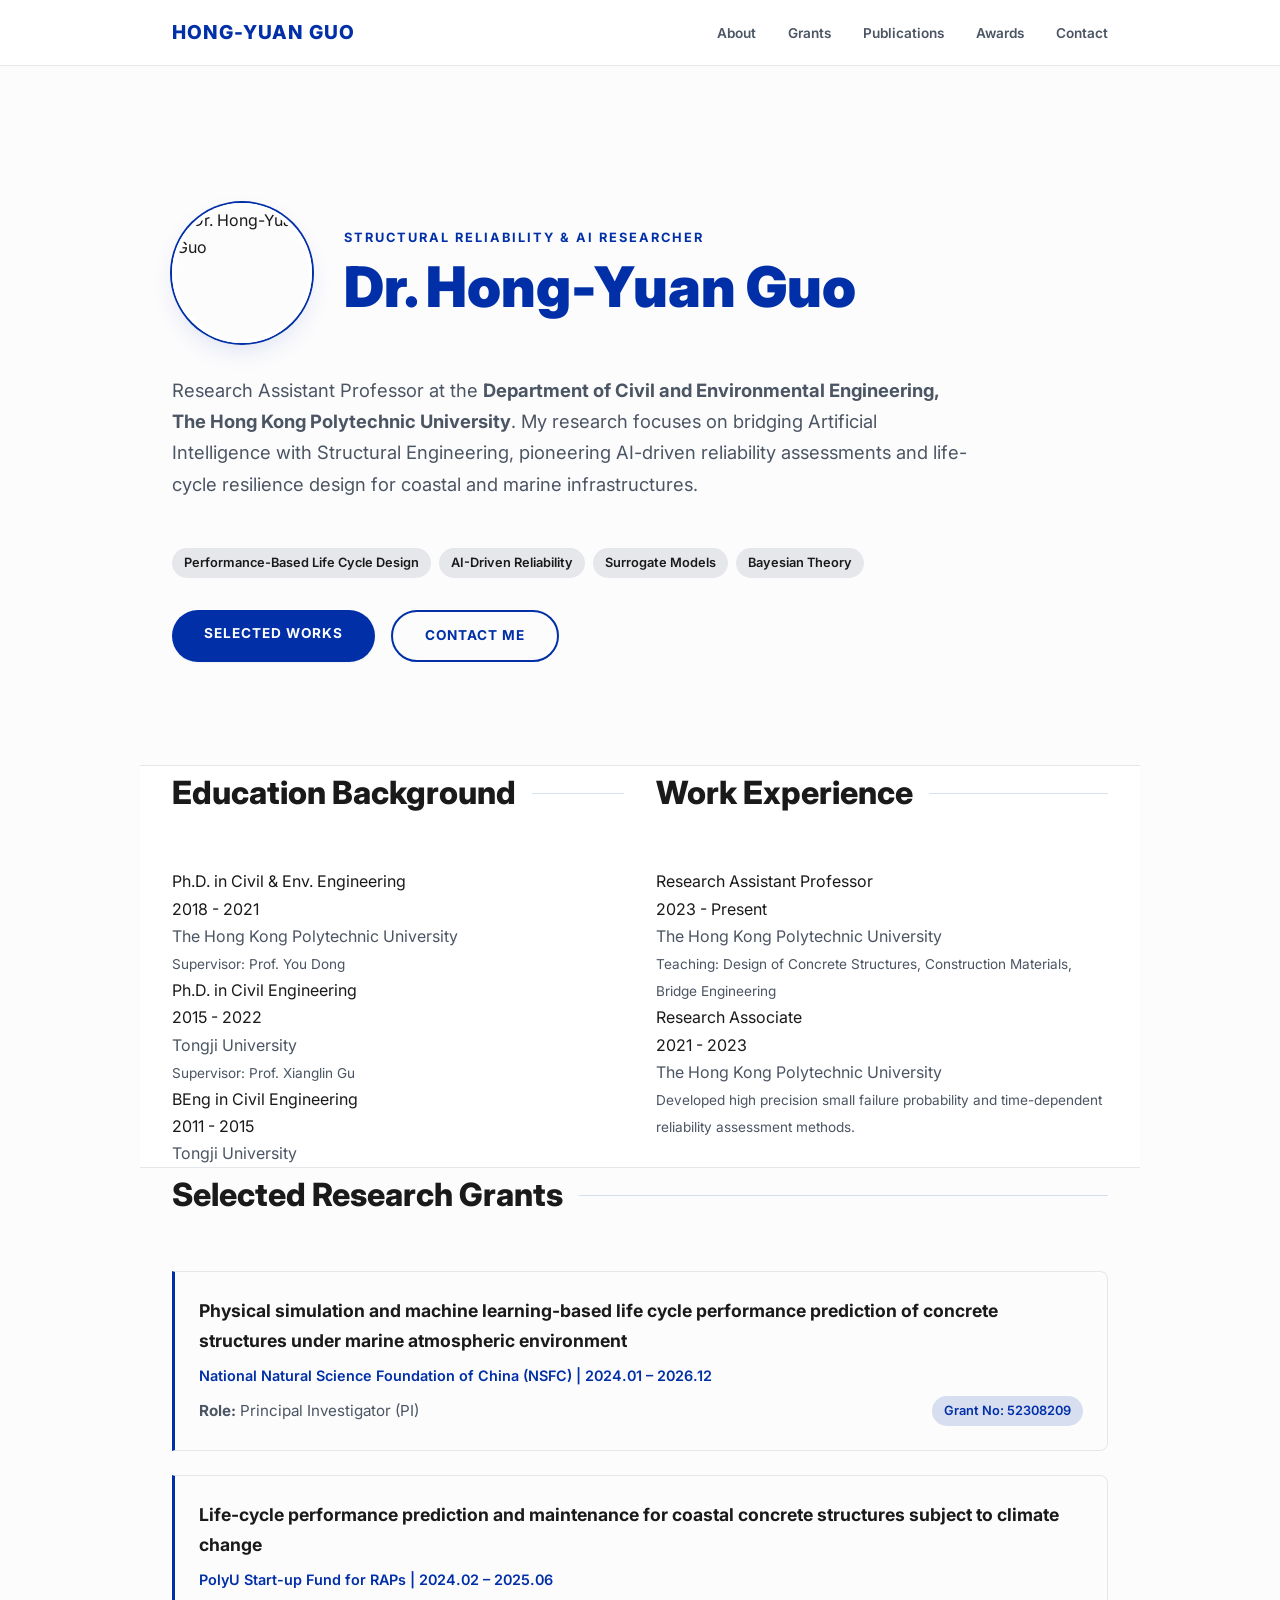
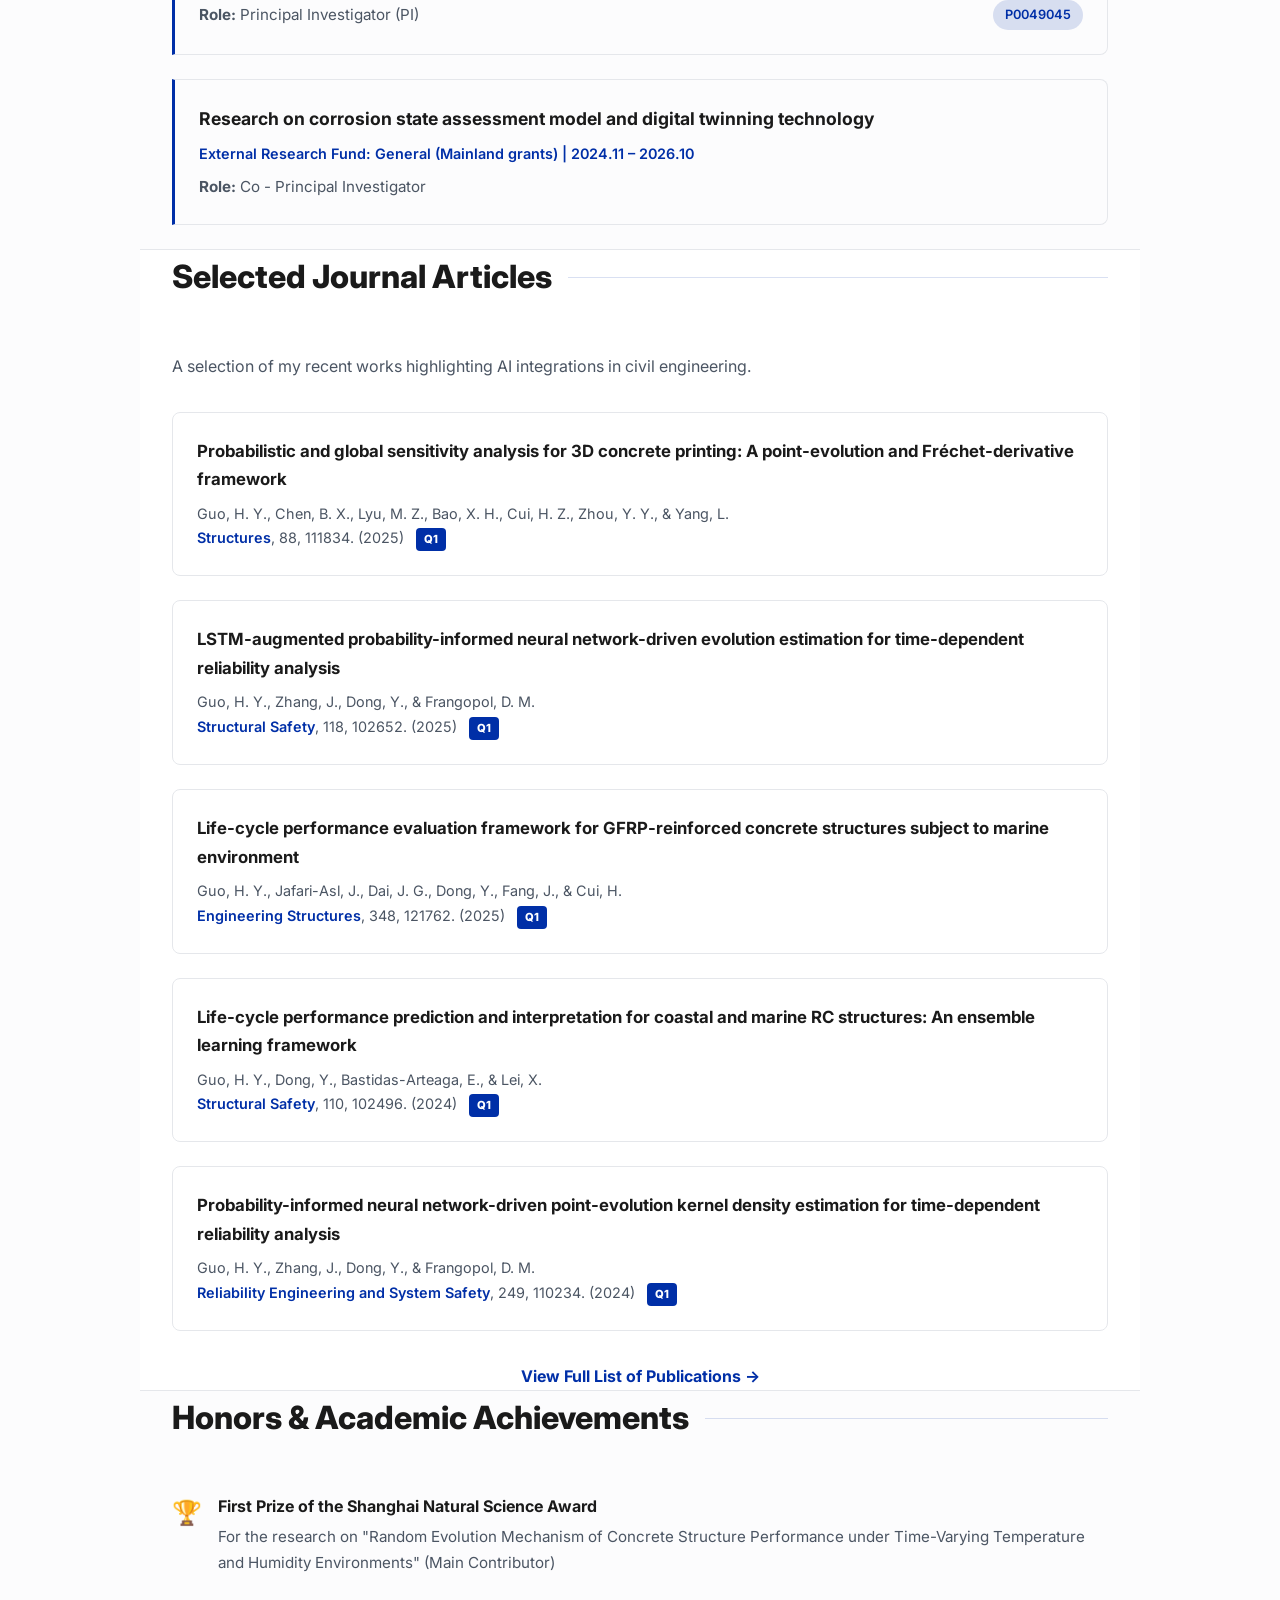
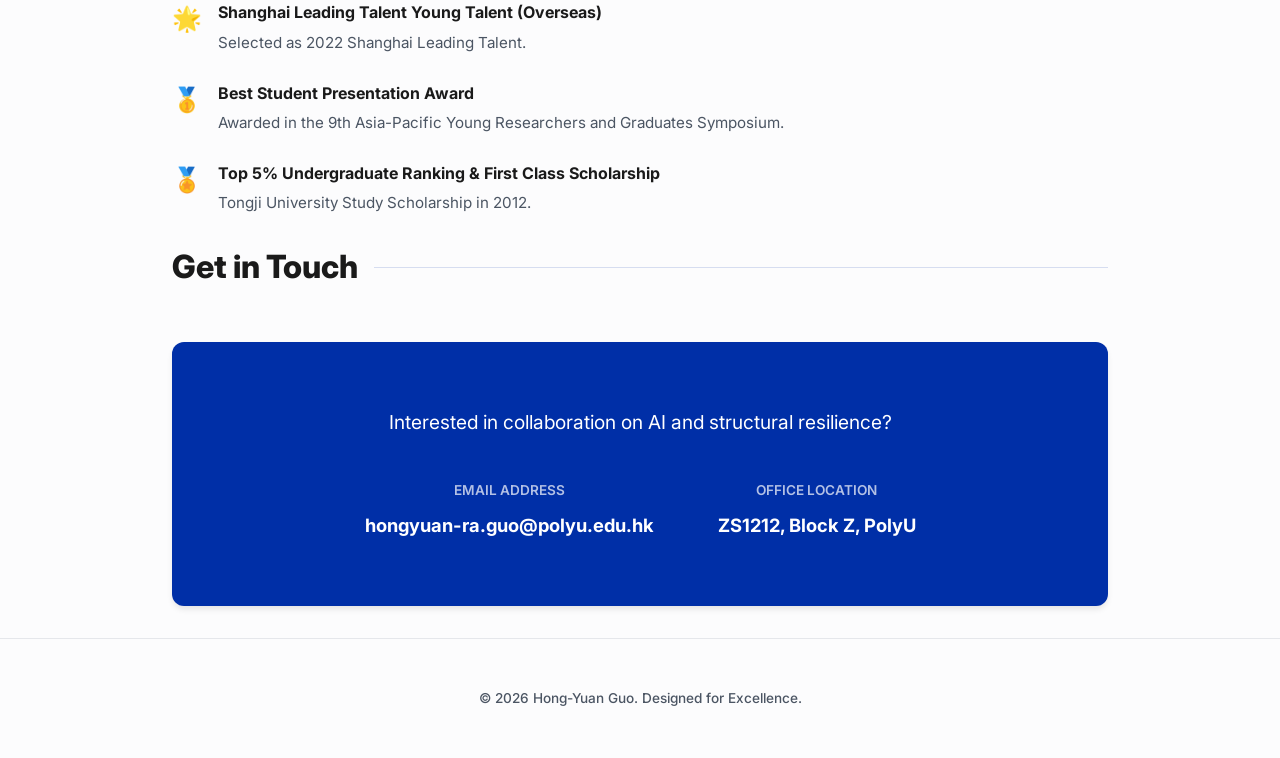
==== index.html @ 99f8fba7 "Initialize professional academic homepage" ====
<!DOCTYPE html>
<html lang="en">
<head>
    <meta charset="UTF-8">
    <meta name="viewport" content="width=device-width, initial-scale=1.0">
    <title>Dr. Hong-Yuan Guo | Research Assistant Professor</title>
    <meta name="description" content="Personal homepage of Hong-Yuan Guo, Research Assistant Professor at Hong Kong Polytechnic University (PolyU). Specialist in Structural Reliability, AI in Engineering, and Life-Cycle Design.">
    <link rel="stylesheet" href="style.css">
    <link rel="preconnect" href="https://fonts.googleapis.com">
    <link rel="preconnect" href="https://fonts.gstatic.com" crossorigin>
    <link href="https://fonts.googleapis.com/css2?family=Inter:wght@400;600;700;800;900&display=swap" rel="stylesheet">
</head>
<body>
    <header>
        <div class="container">
            <nav>
                <div class="logo">HONG-YUAN GUO</div>
                <ul class="nav-links">
                    <li><a href="#about">About</a></li>
                    <li><a href="#projects">Grants</a></li>
                    <li><a href="publications.html">Publications</a></li>
                    <li><a href="#awards">Awards</a></li>
                    <li><a href="#contact">Contact</a></li>
                </ul>
            </nav>
        </div>
    </header>

    <main>
        <!-- Hero Section -->
        <section class="hero container">
            <div class="fade-in">
                <div class="hero-profile">
                    <img src="https://www.polyu.edu.hk/cee/-/media/department/cee/people/rap/hongyuanguo.jpg?bc=ffffff&h=860&w=560&rev=5441d7896f0a493d911d2c586070989a&hash=A4C9DC5A768FAC2B4C061E04D619645B" alt="Dr. Hong-Yuan Guo" class="avatar">
                    <div>
                        <p class="hero-subtitle">Structural Reliability & AI Researcher</p>
                        <h1 class="hero-title">Dr. Hong-Yuan Guo</h1>
                    </div>
                </div>
                
                <p class="hero-description">
                    Research Assistant Professor at the <strong>Department of Civil and Environmental Engineering, The Hong Kong Polytechnic University</strong>. 
                    My research focuses on bridging Artificial Intelligence with Structural Engineering, pioneering AI-driven reliability assessments and life-cycle resilience design for coastal and marine infrastructures.
                </p>

                <div class="tech-tags" style="margin-bottom: 2rem;">
                    <span class="tech-tag">Performance-Based Life Cycle Design</span>
                    <span class="tech-tag">AI-Driven Reliability</span>
                    <span class="tech-tag">Surrogate Models</span>
                    <span class="tech-tag">Bayesian Theory</span>
                </div>

                <div class="hero-btns">
                    <a href="#publications" class="btn btn-primary">Selected Works</a>
                    <a href="#contact" class="btn btn-outline">Contact Me</a>
                </div>
            </div>

        </section>

        <!-- Education & Experience -->
        <section id="about" class="container section-alt">
            <div class="grid">
                <!-- Academic Background -->
                <div>
                    <div class="section-header fade-in">
                        <h2>Education Background</h2>
                        <div class="line"></div>
                    </div>
                    <div class="experience-list">
                        <div class="experience-item fade-in">
                            <div class="exp-header">
                                <div class="exp-title">Ph.D. in Civil & Env. Engineering</div>
                                <div class="exp-date">2018 - 2021</div>
                            </div>
                            <p style="color: var(--text-secondary);">The Hong Kong Polytechnic University<br><span style="font-size: 0.85rem;">Supervisor: Prof. You Dong</span></p>
                        </div>
                        <div class="experience-item fade-in">
                            <div class="exp-header">
                                <div class="exp-title">Ph.D. in Civil Engineering</div>
                                <div class="exp-date">2015 - 2022</div>
                            </div>
                            <p style="color: var(--text-secondary);">Tongji University<br><span style="font-size: 0.85rem;">Supervisor: Prof. Xianglin Gu</span></p>
                        </div>
                        <div class="experience-item fade-in">
                            <div class="exp-header">
                                <div class="exp-title">BEng in Civil Engineering</div>
                                <div class="exp-date">2011 - 2015</div>
                            </div>
                            <p style="color: var(--text-secondary);">Tongji University</p>
                        </div>
                    </div>
                </div>

                <!-- Professional Experience -->
                <div>
                    <div class="section-header fade-in" style="animation-delay: 0.1s">
                        <h2>Work Experience</h2>
                        <div class="line"></div>
                    </div>
                    <div class="experience-list">
                        <div class="experience-item fade-in">
                            <div class="exp-header">
                                <div class="exp-title">Research Assistant Professor</div>
                                <div class="exp-date">2023 - Present</div>
                            </div>
                            <p style="color: var(--text-secondary);">The Hong Kong Polytechnic University<br><span style="font-size: 0.85rem;">Teaching: Design of Concrete Structures, Construction Materials, Bridge Engineering</span></p>
                        </div>
                        <div class="experience-item fade-in">
                            <div class="exp-header">
                                <div class="exp-title">Research Associate</div>
                                <div class="exp-date">2021 - 2023</div>
                            </div>
                            <p style="color: var(--text-secondary);">The Hong Kong Polytechnic University<br><span style="font-size: 0.85rem;">Developed high precision small failure probability and time-dependent reliability assessment methods.</span></p>
                        </div>
                    </div>
                </div>
            </div>
        </section>

        <!-- Research Projects -->
        <section id="projects" class="container">
            <div class="section-header fade-in">
                <h2>Selected Research Grants</h2>
                <div class="line"></div>
            </div>
            
            <div class="project-item fade-in">
                <div class="project-title">Physical simulation and machine learning-based life cycle performance prediction of concrete structures under marine atmospheric environment</div>
                <div class="project-meta">National Natural Science Foundation of China (NSFC) | 2024.01 – 2026.12</div>
                <div style="display: flex; justify-content: space-between; align-items: center;">
                    <p style="color: var(--text-secondary); font-size: 0.95rem;"><strong>Role:</strong> Principal Investigator (PI)</p>
                    <span class="tech-tag" style="background: var(--border-blue); color: var(--primary-color);">Grant No: 52308209</span>
                </div>
            </div>

            <div class="project-item fade-in">
                <div class="project-title">Life-cycle performance prediction and maintenance for coastal concrete structures subject to climate change</div>
                <div class="project-meta">PolyU Start-up Fund for RAPs | 2024.02 – 2025.06</div>
                <div style="display: flex; justify-content: space-between; align-items: center;">
                    <p style="color: var(--text-secondary); font-size: 0.95rem;"><strong>Role:</strong> Principal Investigator (PI)</p>
                    <span class="tech-tag" style="background: var(--border-blue); color: var(--primary-color);">P0049045</span>
                </div>
            </div>

            <div class="project-item fade-in">
                <div class="project-title">Research on corrosion state assessment model and digital twinning technology</div>
                <div class="project-meta">External Research Fund: General (Mainland grants) | 2024.11 – 2026.10</div>
                <p style="color: var(--text-secondary); font-size: 0.95rem;"><strong>Role:</strong> Co - Principal Investigator</p>
            </div>
        </section>

        <!-- Selected Publications -->
        <section id="publications" class="container section-alt">
            <div class="section-header fade-in">
                <h2>Selected Journal Articles</h2>
                <div class="line"></div>
            </div>
            <p style="margin-bottom: 2rem; color: var(--text-secondary);">A selection of my recent works highlighting AI integrations in civil engineering.</p>
            
            <div class="pub-list fade-in">
                <!-- Pub 1 -->
                <div class="pub-item">
                    <span class="pub-title">Probabilistic and global sensitivity analysis for 3D concrete printing: A point-evolution and Fréchet-derivative framework</span>
                    <div class="pub-meta">
                        Guo, H. Y., Chen, B. X., Lyu, M. Z., Bao, X. H., Cui, H. Z., Zhou, Y. Y., & Yang, L.<br>
                        <span class="pub-journal">Structures</span>, 88, 111834. (2025) <span class="tag-q1">Q1</span>
                    </div>
                </div>
                <!-- Pub 2 -->
                <div class="pub-item">
                    <span class="pub-title">LSTM-augmented probability-informed neural network-driven evolution estimation for time-dependent reliability analysis</span>
                    <div class="pub-meta">
                        Guo, H. Y., Zhang, J., Dong, Y., & Frangopol, D. M.<br>
                        <span class="pub-journal">Structural Safety</span>, 118, 102652. (2025) <span class="tag-q1">Q1</span>
                    </div>
                </div>
                <!-- Pub 3 -->
                <div class="pub-item">
                    <span class="pub-title">Life-cycle performance evaluation framework for GFRP-reinforced concrete structures subject to marine environment</span>
                    <div class="pub-meta">
                        Guo, H. Y., Jafari-Asl, J., Dai, J. G., Dong, Y., Fang, J., & Cui, H.<br>
                        <span class="pub-journal">Engineering Structures</span>, 348, 121762. (2025) <span class="tag-q1">Q1</span>
                    </div>
                </div>
                <!-- Pub 4 -->
                <div class="pub-item">
                    <span class="pub-title">Life-cycle performance prediction and interpretation for coastal and marine RC structures: An ensemble learning framework</span>
                    <div class="pub-meta">
                        Guo, H. Y., Dong, Y., Bastidas-Arteaga, E., & Lei, X.<br>
                        <span class="pub-journal">Structural Safety</span>, 110, 102496. (2024) <span class="tag-q1">Q1</span>
                    </div>
                </div>
                <!-- Pub 5 -->
                <div class="pub-item">
                    <span class="pub-title">Probability-informed neural network-driven point-evolution kernel density estimation for time-dependent reliability analysis</span>
                    <div class="pub-meta">
                        Guo, H. Y., Zhang, J., Dong, Y., & Frangopol, D. M.<br>
                        <span class="pub-journal">Reliability Engineering and System Safety</span>, 249, 110234. (2024) <span class="tag-q1">Q1</span>
                    </div>
                </div>
            </div>
            
            <div style="margin-top: 2rem; text-align: center;">
                <a href="publications.html" style="color: var(--primary-color); font-weight: 700; text-decoration: none;">View Full List of Publications →</a>
            </div>
        </section>

        <!-- Honors & Awards -->
        <section id="awards" class="container">
            <div class="section-header fade-in">
                <h2>Honors & Academic Achievements</h2>
                <div class="line"></div>
            </div>
            
            <div class="award-list">
                <div class="award-item fade-in">
                    <div class="award-icon">🏆</div>
                    <div class="award-content">
                        <h4>First Prize of the Shanghai Natural Science Award</h4>
                        <p style="font-size: 0.95rem; color: var(--text-secondary);">For the research on "Random Evolution Mechanism of Concrete Structure Performance under Time-Varying Temperature and Humidity Environments" (Main Contributor)</p>
                    </div>
                </div>
                <div class="award-item fade-in" style="animation-delay: 0.1s">
                    <div class="award-icon">🌟</div>
                    <div class="award-content">
                        <h4>Shanghai Leading Talent Young Talent (Overseas)</h4>
                        <p style="font-size: 0.95rem; color: var(--text-secondary);">Selected as 2022 Shanghai Leading Talent.</p>
                    </div>
                </div>
                <div class="award-item fade-in" style="animation-delay: 0.2s">
                    <div class="award-icon">🥇</div>
                    <div class="award-content">
                        <h4>Best Student Presentation Award</h4>
                        <p style="font-size: 0.95rem; color: var(--text-secondary);">Awarded in the 9th Asia-Pacific Young Researchers and Graduates Symposium.</p>
                    </div>
                </div>
                <div class="award-item fade-in" style="animation-delay: 0.3s">
                    <div class="award-icon">🏅</div>
                    <div class="award-content">
                        <h4>Top 5% Undergraduate Ranking & First Class Scholarship</h4>
                        <p style="font-size: 0.95rem; color: var(--text-secondary);">Tongji University Study Scholarship in 2012.</p>
                    </div>
                </div>
            </div>
        </section>

        <!-- Contact Section -->
        <section id="contact" class="container">
            <div class="section-header fade-in">
                <h2>Get in Touch</h2>
                <div class="line"></div>
            </div>
            <div style="background: var(--primary-color); color: white; padding: 4rem 2rem; text-align: center; border-radius: 12px; box-shadow: var(--shadow-md);">
                <p style="font-size: 1.2rem; margin-bottom: 2.5rem; font-weight: 400;">Interested in collaboration on AI and structural resilience?</p>
                <div style="display: flex; justify-content: center; gap: 4rem; flex-wrap: wrap;">
                    <div>
                        <div style="font-weight: 600; font-size: 0.85rem; text-transform: uppercase; margin-bottom: 0.5rem; color: rgba(255,255,255,0.7);">Email Address</div>
                        <a href="mailto:hongyuan-ra.guo@polyu.edu.hk" style="color: white; font-weight: 700; text-decoration: none; font-size: 1.15rem;">hongyuan-ra.guo@polyu.edu.hk</a>
                    </div>
                    <div>
                        <div style="font-weight: 600; font-size: 0.85rem; text-transform: uppercase; margin-bottom: 0.5rem; color: rgba(255,255,255,0.7);">Office Location</div>
                        <div style="font-weight: 700; font-size: 1.15rem;">ZS1212, Block Z, PolyU</div>
                    </div>
                </div>
            </div>
        </section>
    </main>

    <footer style="padding: 3rem 0; text-align: center; border-top: 1px solid var(--border-light); margin-top: 2rem;">
        <p style="color: var(--text-secondary); font-size: 0.85rem; font-weight: 500;">
            &copy; 2026 Hong-Yuan Guo. Designed for Excellence.
        </p>
    </footer>

    <script>
        // Reveal animations on scroll
        const observer = new IntersectionObserver((entries) => {
            entries.forEach(entry => {
                if (entry.isIntersecting) {
                    entry.target.style.animationPlayState = 'running';
                    entry.target.style.opacity = '1';
                }
            });
        }, { threshold: 0.1 });

        document.querySelectorAll('.fade-in').forEach(el => {
            el.style.opacity = '0';
            el.style.animationPlayState = 'paused';
            observer.observe(el);
        });
    </script>
</body>
</html>
---- style.css ----
:root {
    --primary-color: #002FA7; /* Klein Blue */
    --accent-color: #002FA7;
    --text-primary: #1a1a1a;
    --text-secondary: #4b5563;
    --bg-main: #fcfcfd;
    --bg-alt: #ffffff;
    --border-light: #e5e7eb;
    --border-blue: rgba(0, 47, 167, 0.15);
    --shadow-sm: 0 1px 2px 0 rgb(0 0 0 / 0.05);
    --shadow-md: 0 4px 6px -1px rgb(0 0 0 / 0.1);
    --shadow-blue: 0 10px 30px -10px rgba(0, 47, 167, 0.2);
}

* {
    margin: 0;
    padding: 0;
    box-sizing: border-box;
}

body {
    font-family: 'Inter', -apple-system, BlinkMacSystemFont, 'Segoe UI', Roboto, sans-serif;
    background-color: var(--bg-main);
    color: var(--text-primary);
    line-height: 1.7;
    overflow-x: hidden;
}

.container {
    max-width: 1000px;
    margin: 0 auto;
    padding: 0 2rem;
}

/* Header */
header {
    position: fixed;
    top: 0;
    width: 100%;
    z-index: 1000;
    background: rgba(255, 255, 255, 0.8);
    backdrop-filter: blur(8px);
    border-bottom: 1px solid var(--border-light);
}

nav {
    display: flex;
    justify-content: space-between;
    align-items: center;
    padding: 1rem 0;
}

.logo {
    font-size: 1.2rem;
    font-weight: 800;
    color: var(--primary-color);
    letter-spacing: 1px;
}

.nav-links {
    display: flex;
    gap: 2rem;
    list-style: none;
}

.nav-links a {
    text-decoration: none;
    color: var(--text-secondary);
    font-size: 0.85rem;
    font-weight: 600;
    transition: color 0.2s ease;
}

.nav-links a:hover {
    color: var(--primary-color);
}

/* Hero Section */
.hero {
    min-height: 85vh;
    display: flex;
    flex-direction: column;
    justify-content: center;
    padding-top: 100px;
}

.hero-profile {
    display: flex;
    align-items: center;
    gap: 2rem;
    margin-bottom: 2rem;
}

.avatar {
    width: 140px;
    height: 140px;
    border-radius: 50%;
    object-fit: cover;
    border: 4px solid white;
    box-shadow: 0 0 0 2px var(--primary-color), var(--shadow-blue);
}

.hero-subtitle {
    color: var(--primary-color);
    font-weight: 700;
    text-transform: uppercase;
    letter-spacing: 2px;
    font-size: 0.8rem;
    margin-bottom: 0.5rem;
}

.hero-title {
    font-size: 3.5rem;
    font-weight: 900;
    line-height: 1.1;
    color: var(--primary-color);
}

.hero-description {
    font-size: 1.15rem;
    color: var(--text-secondary);
    max-width: 800px;
    margin-bottom: 3rem;
}

/* Technical Tags */
.tech-tags {
    display: flex;
    flex-wrap: wrap;
    gap: 0.5rem;
    margin-top: 1.5rem;
}

.tech-tag {
    background: var(--border-light);
    color: var(--text-primary);
    padding: 4px 12px;
    border-radius: 50px;
    font-size: 0.8rem;
    font-weight: 600;
}

/* Sections */
section {
    padding: 5rem 0;
}

.section-alt {
    background-color: var(--bg-alt);
    border-top: 1px solid var(--border-light);
    border-bottom: 1px solid var(--border-light);
}

.section-header {
    margin-bottom: 3rem;
    display: flex;
    align-items: center;
    gap: 1rem;
}

.section-header h2 {
    font-size: 2rem;
    font-weight: 800;
    color: var(--text-primary);
}

.section-header .line {
    flex-grow: 1;
    height: 1px;
    background: var(--border-blue);
}

/* Grid & Cards */
.grid {
    display: grid;
    grid-template-columns: repeat(auto-fit, minmax(300px, 1fr));
    gap: 2rem;
}

.card {
    background: var(--bg-main);
    padding: 2rem;
    border: 1px solid var(--border-blue);
    border-radius: 8px;
    transition: transform 0.3s ease, box-shadow 0.3s ease;
}

.card:hover {
    transform: translateY(-4px);
    box-shadow: var(--shadow-blue);
}

/* Grants & Projects */
.project-item {
    padding: 1.5rem;
    border-left: 3px solid var(--primary-color);
    background: var(--bg-main);
    margin-bottom: 1.5rem;
    border-radius: 0 8px 8px 0;
    border-top: 1px solid var(--border-light);
    border-bottom: 1px solid var(--border-light);
    border-right: 1px solid var(--border-light);
    transition: box-shadow 0.2s ease;
}

.project-item:hover {
    box-shadow: var(--shadow-sm);
}

.project-title {
    font-weight: 700;
    font-size: 1.1rem;
    margin-bottom: 0.5rem;
    color: var(--text-primary);
}

.project-meta {
    font-size: 0.9rem;
    color: var(--primary-color);
    font-weight: 600;
    margin-bottom: 0.5rem;
}

/* Awards */
.award-list {
    list-style: none;
}

.award-item {
    display: flex;
    align-items: flex-start;
    gap: 1rem;
    margin-bottom: 1.5rem;
}

.award-icon {
    color: var(--primary-color);
    font-size: 1.5rem;
}

.award-content h4 {
    font-weight: 700;
    color: var(--text-primary);
    margin-bottom: 0.2rem;
}

/* Publications */
.pub-list {
    display: flex;
    flex-direction: column;
    gap: 1.5rem;
}

.pub-item {
    padding: 1.5rem;
    border: 1px solid var(--border-light);
    border-radius: 8px;
    background: var(--bg-alt);
    transition: box-shadow 0.2s ease;
}

.pub-item:hover {
    box-shadow: var(--shadow-md);
    border-color: var(--border-blue);
}

.pub-title {
    font-weight: 700;
    color: var(--text-primary);
    display: block;
    margin-bottom: 0.5rem;
    font-size: 1.05rem;
}

.pub-meta {
    font-size: 0.9rem;
    color: var(--text-secondary);
}

.pub-journal {
    color: var(--primary-color);
    font-weight: 600;
}

.tag-q1 {
    background: var(--primary-color);
    color: white;
    padding: 2px 8px;
    font-size: 0.7rem;
    font-weight: 800;
    border-radius: 4px;
    margin-left: 8px;
    display: inline-block;
}

/* Buttons */
.hero-btns {
    display: flex;
    gap: 1rem;
}

.btn {
    padding: 0.8rem 2rem;
    font-weight: 700;
    text-decoration: none;
    border-radius: 50px;
    transition: all 0.2s ease;
    text-transform: uppercase;
    letter-spacing: 1px;
    font-size: 0.85rem;
}

.btn-primary {
    background: var(--primary-color);
    color: white;
    box-shadow: var(--shadow-sm);
}

.btn-primary:hover {
    background: #002277;
    box-shadow: var(--shadow-md);
    transform: translateY(-2px);
}

.btn-outline {
    background: transparent;
    color: var(--primary-color);
    border: 2px solid var(--primary-color);
}

.btn-outline:hover {
    background: rgba(0, 47, 167, 0.05);
}

/* Responsive */
@media (max-width: 768px) {
    .nav-links {
        display: none;
    }
    .hero-profile {
        flex-direction: column;
        align-items: flex-start;
        gap: 1rem;
    }
    .stats-board {
        grid-template-columns: 1fr 1fr;
        gap: 1rem;
    }
    .stat-item {
        border-right: none;
        border-bottom: 1px solid var(--border-light);
        padding-bottom: 1rem;
    }
}

/* Animations */
.fade-in {
    opacity: 0;
    animation: fadeIn 0.8s ease-out forwards;
}

@keyframes fadeIn {
    from { opacity: 0; transform: translateY(20px); }
    to { opacity: 1; transform: translateY(0); }
}
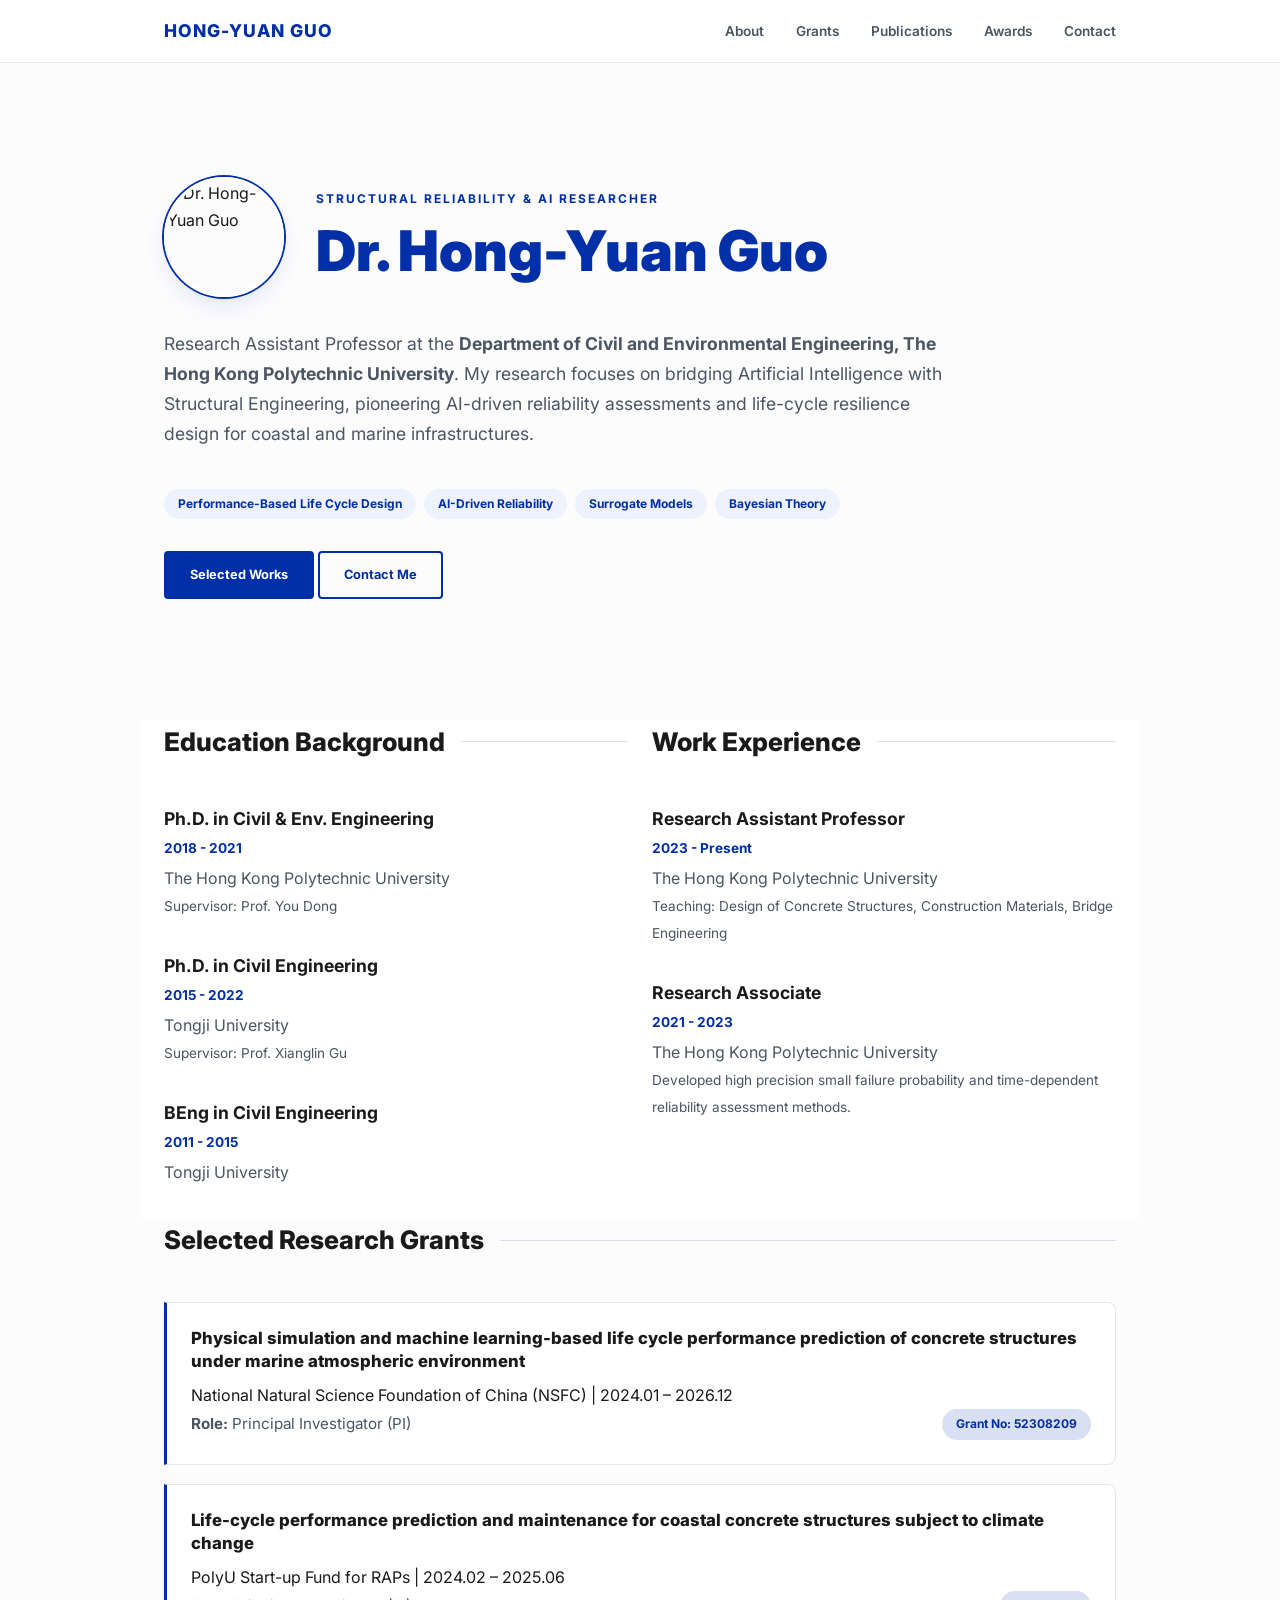
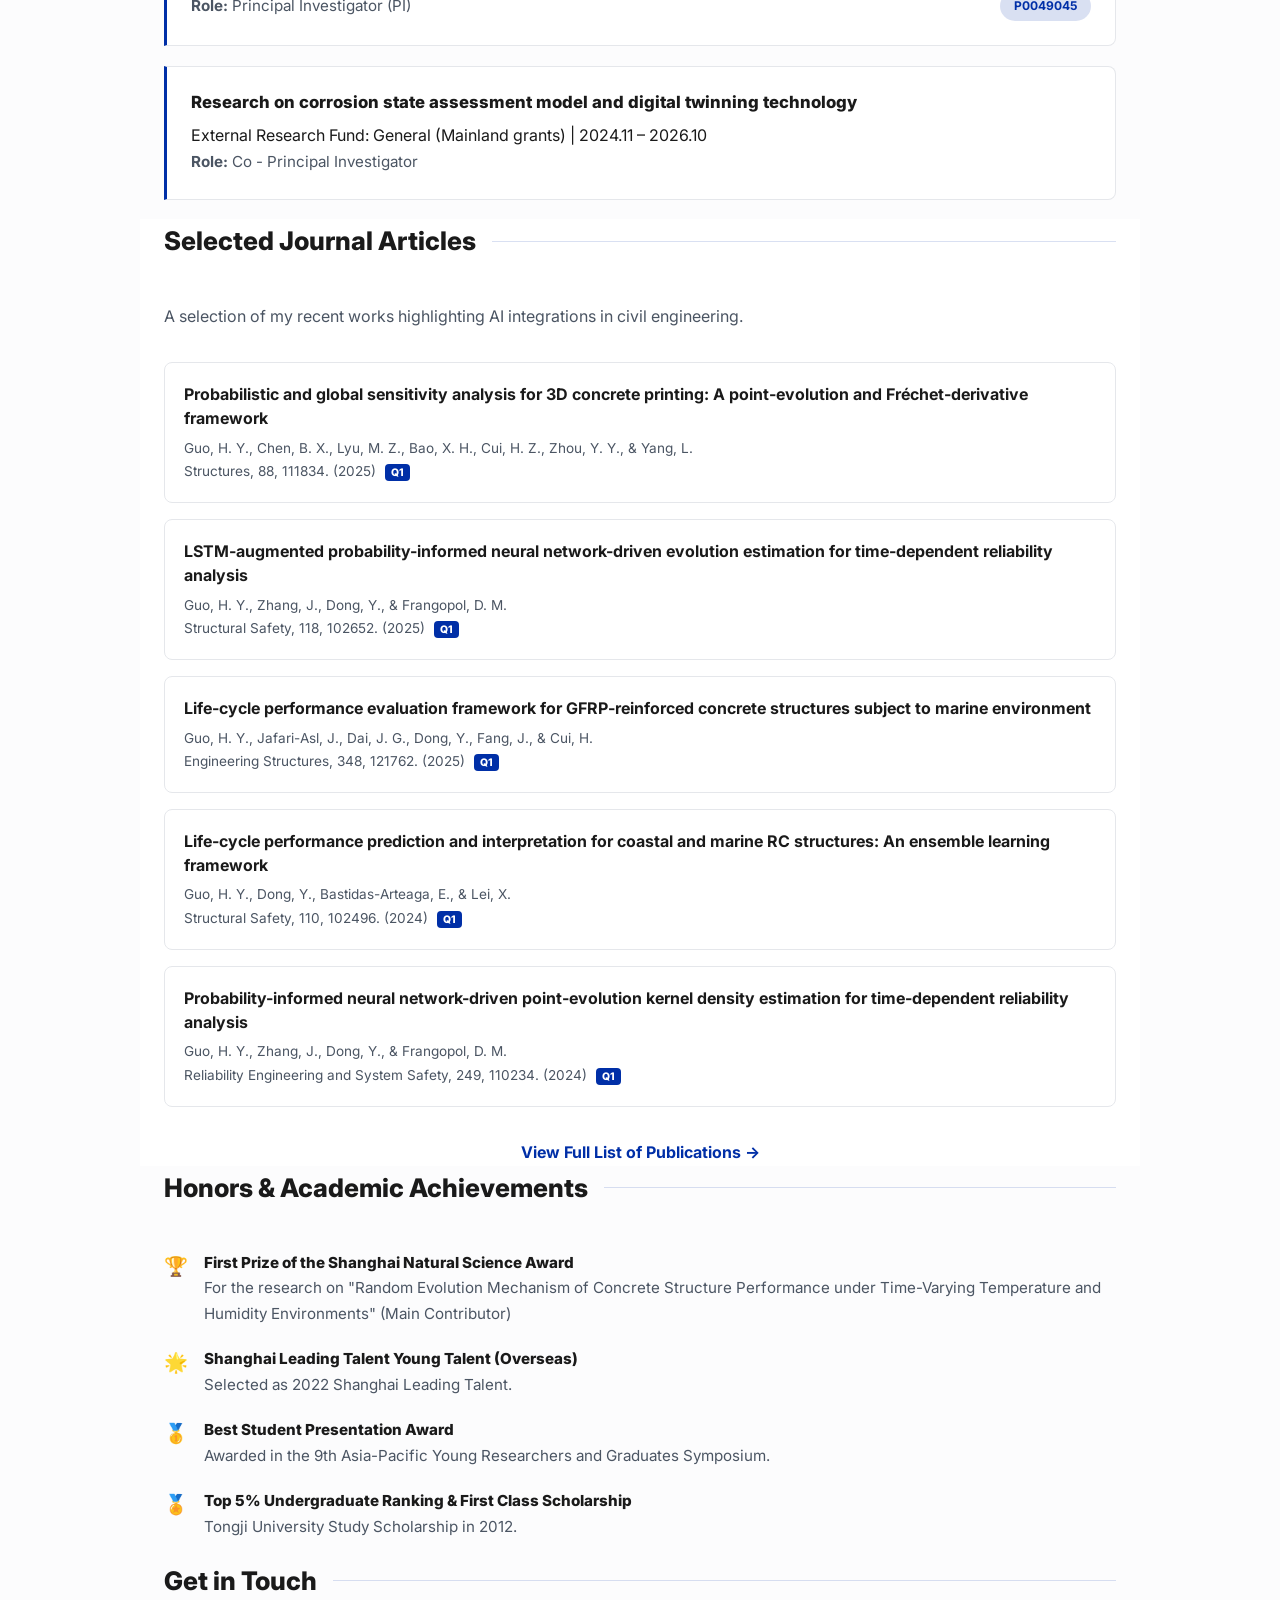
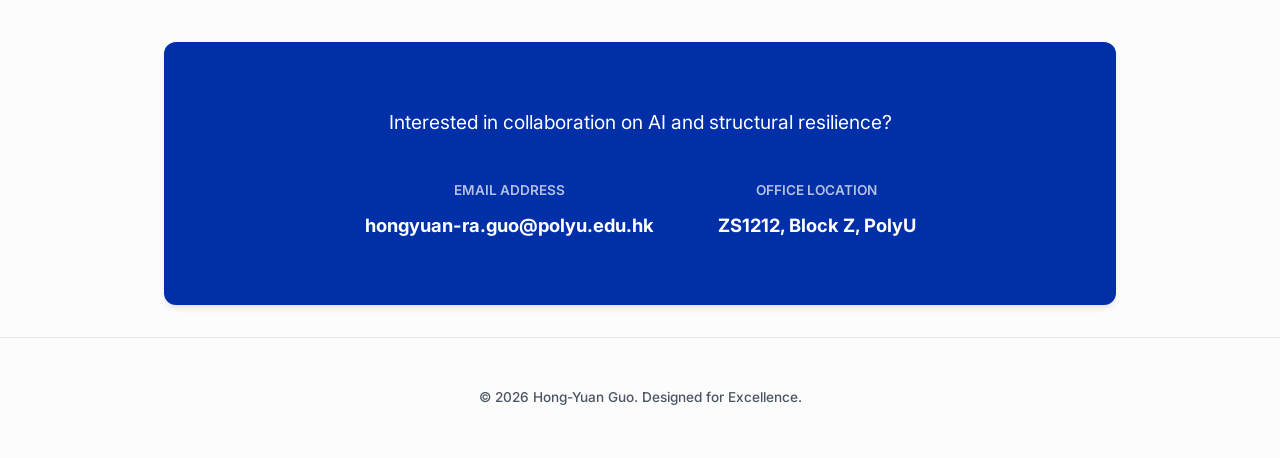
==== commit 86894d6b: "Optimized mobile responsiveness and added navigation toggle" ====
--- a/index.html
+++ b/index.html
@@ -15,6 +15,11 @@
         <div class="container">
             <nav>
                 <div class="logo">HONG-YUAN GUO</div>
+                <div class="menu-toggle" id="mobile-menu">
+                    <span></span>
+                    <span></span>
+                    <span></span>
+                </div>
                 <ul class="nav-links">
                     <li><a href="#about">About</a></li>
                     <li><a href="#projects">Grants</a></li>
@@ -161,7 +166,7 @@
             <div class="pub-list fade-in">
                 <!-- Pub 1 -->
                 <div class="pub-item">
-                    <span class="pub-title">Probabilistic and global sensitivity analysis for 3D concrete printing: A point-evolution and Fréchet-derivative framework</span>
+                    <a href="https://scholar.google.com/citations?view_op=view_citation&hl=zh-CN&user=Wj_d9BwAAAAJ&citation_for_view=Wj_d9BwAAAAJ:Wp0gIr-vW9MC" target="_blank" class="pub-title" style="text-decoration:none;">Probabilistic and global sensitivity analysis for 3D concrete printing: A point-evolution and Fréchet-derivative framework</a>
                     <div class="pub-meta">
                         Guo, H. Y., Chen, B. X., Lyu, M. Z., Bao, X. H., Cui, H. Z., Zhou, Y. Y., & Yang, L.<br>
                         <span class="pub-journal">Structures</span>, 88, 111834. (2025) <span class="tag-q1">Q1</span>
@@ -274,6 +279,23 @@
     </footer>
 
     <script>
+        // Mobile Menu Toggle
+        const menuToggle = document.getElementById('mobile-menu');
+        const navLinks = document.querySelector('.nav-links');
+
+        menuToggle.addEventListener('click', () => {
+            menuToggle.classList.toggle('active');
+            navLinks.classList.toggle('active');
+        });
+
+        // Close menu when clicking a link
+        document.querySelectorAll('.nav-links a').forEach(link => {
+            link.addEventListener('click', () => {
+                menuToggle.classList.remove('active');
+                navLinks.classList.remove('active');
+            });
+        });
+
         // Reveal animations on scroll
         const observer = new IntersectionObserver((entries) => {
             entries.forEach(entry => {
--- a/style.css
+++ b/style.css
@@ -18,18 +18,23 @@
     box-sizing: border-box;
 }
 
+html {
+    scroll-behavior: smooth;
+}
+
 body {
     font-family: 'Inter', -apple-system, BlinkMacSystemFont, 'Segoe UI', Roboto, sans-serif;
     background-color: var(--bg-main);
     color: var(--text-primary);
     line-height: 1.7;
     overflow-x: hidden;
+    width: 100%;
 }
 
 .container {
     max-width: 1000px;
     margin: 0 auto;
-    padding: 0 2rem;
+    padding: 0 1.5rem; /* Adjusted for mobile breathing space */
 }
 
 /* Header */
@@ -38,8 +43,8 @@
     top: 0;
     width: 100%;
     z-index: 1000;
-    background: rgba(255, 255, 255, 0.8);
-    backdrop-filter: blur(8px);
+    background: rgba(255, 255, 255, 0.9);
+    backdrop-filter: blur(12px);
     border-bottom: 1px solid var(--border-light);
 }
 
@@ -51,12 +56,14 @@
 }
 
 .logo {
-    font-size: 1.2rem;
+    font-size: 1.1rem;
     font-weight: 800;
     color: var(--primary-color);
     letter-spacing: 1px;
-}
-
+    z-index: 1001;
+}
+
+/* Nav Links - Desktop */
 .nav-links {
     display: flex;
     gap: 2rem;
@@ -75,13 +82,30 @@
     color: var(--primary-color);
 }
 
+/* Mobile Menu Toggle */
+.menu-toggle {
+    display: none;
+    flex-direction: column;
+    gap: 6px;
+    cursor: pointer;
+    z-index: 1001;
+}
+
+.menu-toggle span {
+    width: 25px;
+    height: 2px;
+    background: var(--primary-color);
+    transition: 0.3s;
+}
+
 /* Hero Section */
 .hero {
-    min-height: 85vh;
+    min-height: 80vh;
     display: flex;
     flex-direction: column;
     justify-content: center;
-    padding-top: 100px;
+    padding-top: 120px;
+    padding-bottom: 4rem;
 }
 
 .hero-profile {
@@ -92,12 +116,13 @@
 }
 
 .avatar {
-    width: 140px;
-    height: 140px;
+    width: 120px;
+    height: 120px;
     border-radius: 50%;
     object-fit: cover;
-    border: 4px solid white;
+    border: 3px solid white;
     box-shadow: 0 0 0 2px var(--primary-color), var(--shadow-blue);
+    flex-shrink: 0;
 }
 
 .hero-subtitle {
@@ -105,22 +130,22 @@
     font-weight: 700;
     text-transform: uppercase;
     letter-spacing: 2px;
-    font-size: 0.8rem;
+    font-size: 0.75rem;
     margin-bottom: 0.5rem;
 }
 
 .hero-title {
     font-size: 3.5rem;
     font-weight: 900;
-    line-height: 1.1;
+    line-height: 1.2;
     color: var(--primary-color);
 }
 
 .hero-description {
-    font-size: 1.15rem;
+    font-size: 1.1rem;
     color: var(--text-secondary);
     max-width: 800px;
-    margin-bottom: 3rem;
+    margin-bottom: 2.5rem;
 }
 
 /* Technical Tags */
@@ -132,34 +157,32 @@
 }
 
 .tech-tag {
-    background: var(--border-light);
-    color: var(--text-primary);
-    padding: 4px 12px;
+    background: #eef2ff;
+    color: var(--primary-color);
+    padding: 5px 14px;
     border-radius: 50px;
-    font-size: 0.8rem;
-    font-weight: 600;
+    font-size: 0.75rem;
+    font-weight: 700;
 }
 
 /* Sections */
 section {
-    padding: 5rem 0;
+    padding: 4rem 0;
 }
 
 .section-alt {
     background-color: var(--bg-alt);
-    border-top: 1px solid var(--border-light);
-    border-bottom: 1px solid var(--border-light);
 }
 
 .section-header {
-    margin-bottom: 3rem;
+    margin-bottom: 2.5rem;
     display: flex;
     align-items: center;
     gap: 1rem;
 }
 
 .section-header h2 {
-    font-size: 2rem;
+    font-size: 1.6rem;
     font-weight: 800;
     color: var(--text-primary);
 }
@@ -173,193 +196,168 @@
 /* Grid & Cards */
 .grid {
     display: grid;
-    grid-template-columns: repeat(auto-fit, minmax(300px, 1fr));
-    gap: 2rem;
+    grid-template-columns: repeat(auto-fit, minmax(280px, 1fr));
+    gap: 1.5rem;
 }
 
 .card {
-    background: var(--bg-main);
-    padding: 2rem;
-    border: 1px solid var(--border-blue);
+    background: var(--bg-alt);
+    padding: 1.5rem;
+    border: 1px solid var(--border-light);
     border-radius: 8px;
-    transition: transform 0.3s ease, box-shadow 0.3s ease;
+    transition: transform 0.3s ease, border-color 0.3s ease;
 }
 
 .card:hover {
-    transform: translateY(-4px);
-    box-shadow: var(--shadow-blue);
-}
-
-/* Grants & Projects */
+    border-color: var(--primary-color);
+    transform: translateY(-2px);
+}
+
+/* Experience */
+.experience-item {
+    margin-bottom: 2rem;
+}
+
+.exp-header {
+    margin-bottom: 0.3rem;
+}
+
+.exp-title {
+    font-size: 1.1rem;
+    font-weight: 700;
+    color: var(--text-primary);
+}
+
+.exp-date {
+    font-size: 0.85rem;
+    color: var(--primary-color);
+    font-weight: 700;
+    margin-top: 0.2rem;
+    display: block;
+}
+
+/* Projects */
 .project-item {
     padding: 1.5rem;
     border-left: 3px solid var(--primary-color);
-    background: var(--bg-main);
-    margin-bottom: 1.5rem;
+    background: var(--bg-alt);
+    margin-bottom: 1.2rem;
     border-radius: 0 8px 8px 0;
-    border-top: 1px solid var(--border-light);
-    border-bottom: 1px solid var(--border-light);
-    border-right: 1px solid var(--border-light);
-    transition: box-shadow 0.2s ease;
-}
-
-.project-item:hover {
-    box-shadow: var(--shadow-sm);
+    border: 1px solid var(--border-light);
+    border-left: 3px solid var(--primary-color);
 }
 
 .project-title {
-    font-weight: 700;
-    font-size: 1.1rem;
+    font-weight: 800;
+    font-size: 1.05rem;
     margin-bottom: 0.5rem;
-    color: var(--text-primary);
-}
-
-.project-meta {
-    font-size: 0.9rem;
-    color: var(--primary-color);
-    font-weight: 600;
-    margin-bottom: 0.5rem;
-}
-
-/* Awards */
-.award-list {
-    list-style: none;
-}
-
-.award-item {
-    display: flex;
-    align-items: flex-start;
-    gap: 1rem;
-    margin-bottom: 1.5rem;
-}
-
-.award-icon {
-    color: var(--primary-color);
-    font-size: 1.5rem;
-}
-
-.award-content h4 {
-    font-weight: 700;
-    color: var(--text-primary);
-    margin-bottom: 0.2rem;
+    line-height: 1.4;
 }
 
 /* Publications */
 .pub-list {
     display: flex;
     flex-direction: column;
-    gap: 1.5rem;
+    gap: 1rem;
 }
 
 .pub-item {
-    padding: 1.5rem;
+    padding: 1.2rem;
     border: 1px solid var(--border-light);
     border-radius: 8px;
     background: var(--bg-alt);
-    transition: box-shadow 0.2s ease;
-}
-
-.pub-item:hover {
-    box-shadow: var(--shadow-md);
-    border-color: var(--border-blue);
 }
 
 .pub-title {
     font-weight: 700;
     color: var(--text-primary);
     display: block;
-    margin-bottom: 0.5rem;
-    font-size: 1.05rem;
+    margin-bottom: 0.4rem;
+    font-size: 1rem;
+    line-height: 1.5;
 }
 
 .pub-meta {
-    font-size: 0.9rem;
+    font-size: 0.85rem;
     color: var(--text-secondary);
-}
-
-.pub-journal {
-    color: var(--primary-color);
-    font-weight: 600;
 }
 
 .tag-q1 {
     background: var(--primary-color);
     color: white;
-    padding: 2px 8px;
-    font-size: 0.7rem;
+    padding: 2px 6px;
+    font-size: 0.65rem;
     font-weight: 800;
     border-radius: 4px;
-    margin-left: 8px;
+    margin-left: 5px;
+}
+
+/* Awards */
+.award-item {
+    display: flex;
+    gap: 1rem;
+    margin-bottom: 1.2rem;
+}
+
+.award-icon { font-size: 1.2rem; }
+.award-content h4 { font-weight: 800; font-size: 0.95rem; }
+
+/* Buttons */
+.btn {
+    padding: 0.7rem 1.5rem;
+    font-weight: 700;
+    text-decoration: none;
+    border-radius: 4px;
+    transition: 0.3s;
+    font-size: 0.8rem;
     display: inline-block;
 }
 
-/* Buttons */
-.hero-btns {
-    display: flex;
-    gap: 1rem;
-}
-
-.btn {
-    padding: 0.8rem 2rem;
-    font-weight: 700;
-    text-decoration: none;
-    border-radius: 50px;
-    transition: all 0.2s ease;
-    text-transform: uppercase;
-    letter-spacing: 1px;
-    font-size: 0.85rem;
-}
-
-.btn-primary {
-    background: var(--primary-color);
-    color: white;
-    box-shadow: var(--shadow-sm);
-}
-
-.btn-primary:hover {
-    background: #002277;
-    box-shadow: var(--shadow-md);
-    transform: translateY(-2px);
-}
-
-.btn-outline {
-    background: transparent;
-    color: var(--primary-color);
-    border: 2px solid var(--primary-color);
-}
-
-.btn-outline:hover {
-    background: rgba(0, 47, 167, 0.05);
-}
-
-/* Responsive */
+.btn-primary { background: var(--primary-color); color: white; border: 2px solid var(--primary-color); }
+.btn-primary:hover { background: #002277; }
+.btn-outline { border: 2px solid var(--primary-color); color: var(--primary-color); }
+
+/* Responsive Adjustments */
 @media (max-width: 768px) {
+    .container { padding: 0 1.25rem; }
+    
+    .hero-title { font-size: 2.2rem; }
+    .hero-profile { flex-direction: column; align-items: flex-start; gap: 1rem; }
+    
     .nav-links {
-        display: none;
+        position: fixed;
+        top: 0;
+        right: -100%;
+        width: 75%;
+        height: 100vh;
+        background: white;
+        flex-direction: column;
+        justify-content: center;
+        align-items: center;
+        transition: 0.4s;
+        box-shadow: -5px 0 15px rgba(0,0,0,0.1);
+        z-index: 1000;
     }
-    .hero-profile {
-        flex-direction: column;
-        align-items: flex-start;
-        gap: 1rem;
-    }
-    .stats-board {
-        grid-template-columns: 1fr 1fr;
-        gap: 1rem;
-    }
-    .stat-item {
-        border-right: none;
-        border-bottom: 1px solid var(--border-light);
-        padding-bottom: 1rem;
-    }
-}
-
-/* Animations */
+
+    .nav-links.active { right: 0; }
+    .menu-toggle { display: flex; }
+
+    /* Hamburger Animation */
+    .menu-toggle.active span:nth-child(1) { transform: rotate(45deg) translate(5px, 6px); }
+    .menu-toggle.active span:nth-child(2) { opacity: 0; }
+    .menu-toggle.active span:nth-child(3) { transform: rotate(-45deg) translate(5px, -6px); }
+
+    .hero-btns { flex-direction: column; gap: 0.8rem; width: 100%; }
+    .btn { width: 100%; text-align: center; }
+}
+
+/* Animation */
 .fade-in {
     opacity: 0;
-    animation: fadeIn 0.8s ease-out forwards;
+    animation: fadeIn 0.6s ease-out forwards;
 }
 
 @keyframes fadeIn {
-    from { opacity: 0; transform: translateY(20px); }
+    from { opacity: 0; transform: translateY(10px); }
     to { opacity: 1; transform: translateY(0); }
 }
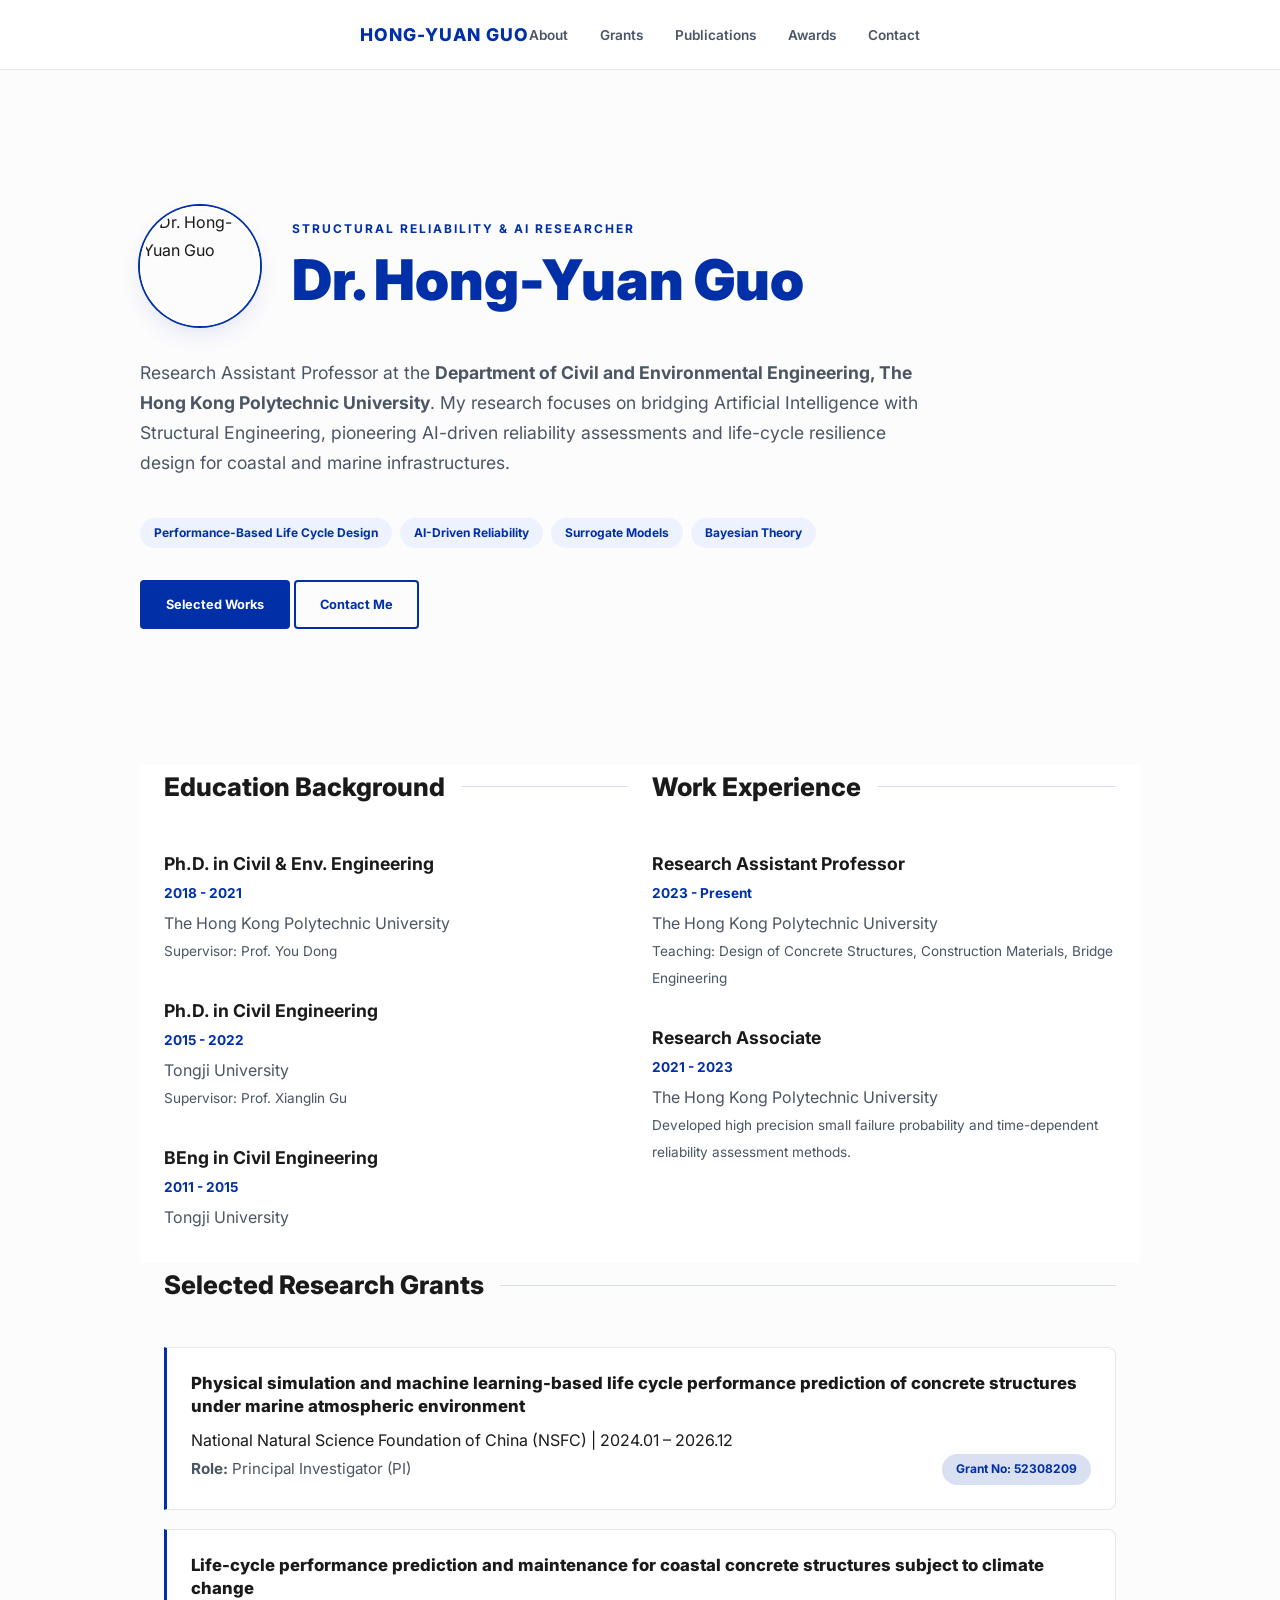
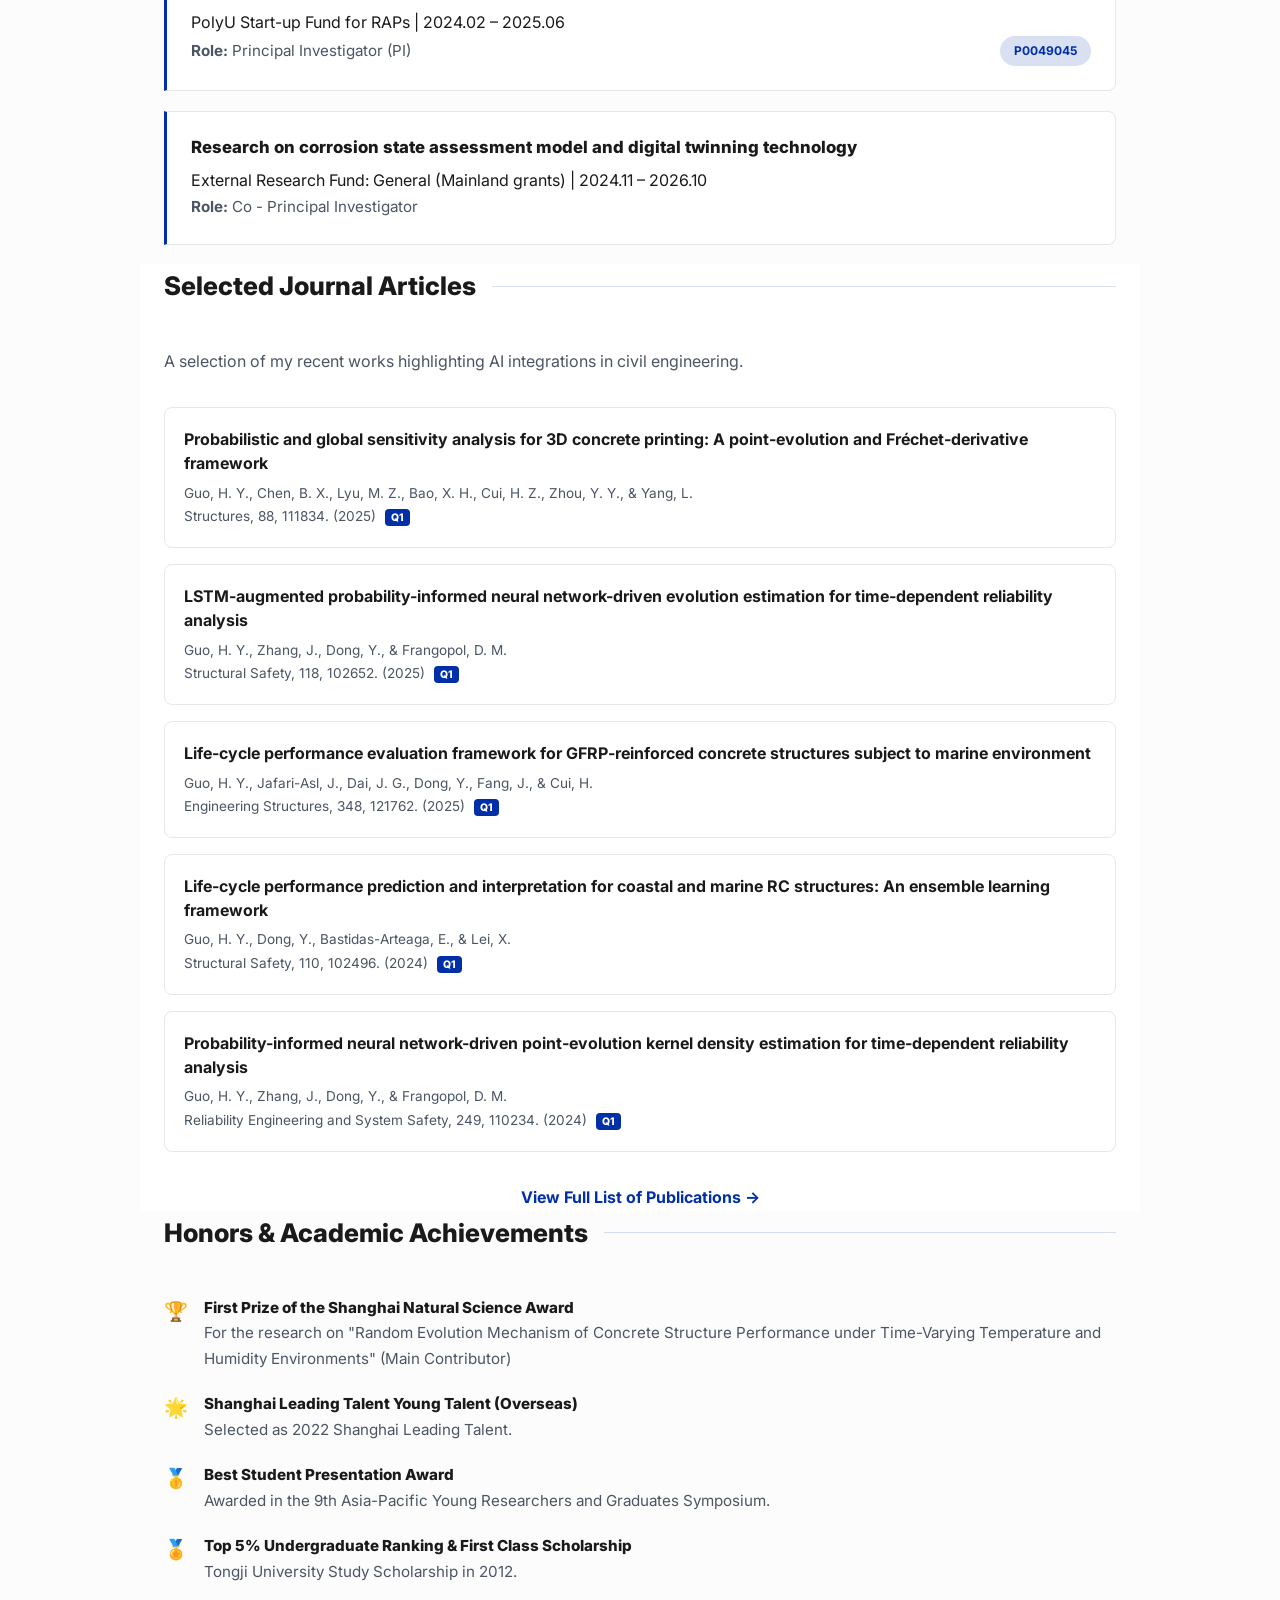
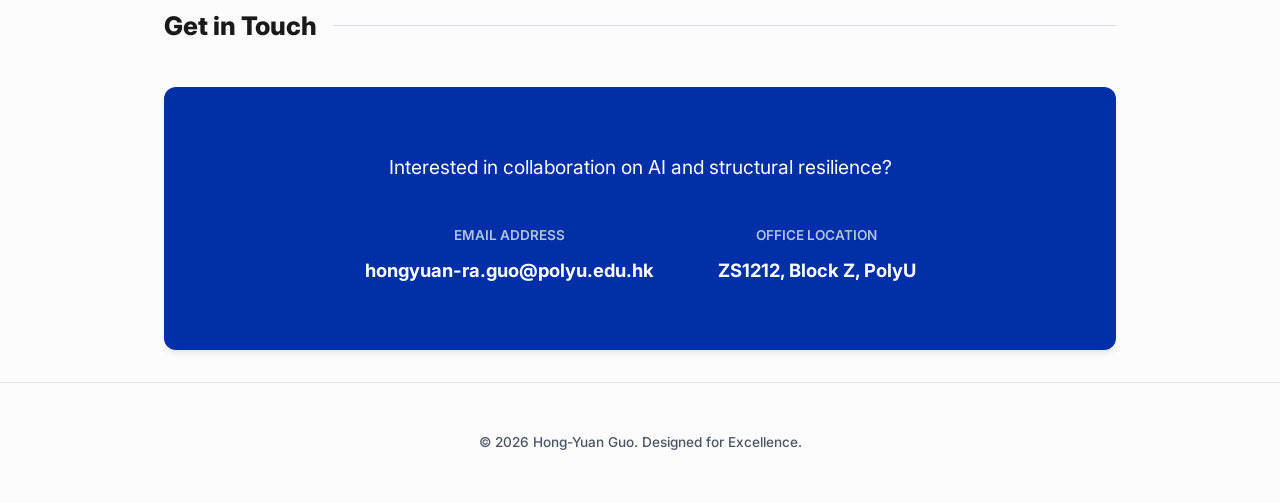
==== commit fd1ea6bc: "Fixed scroll position on load and header overlay issues" ====
--- a/index.html
+++ b/index.html
@@ -5,7 +5,7 @@
     <meta name="viewport" content="width=device-width, initial-scale=1.0">
     <title>Dr. Hong-Yuan Guo | Research Assistant Professor</title>
     <meta name="description" content="Personal homepage of Hong-Yuan Guo, Research Assistant Professor at Hong Kong Polytechnic University (PolyU). Specialist in Structural Reliability, AI in Engineering, and Life-Cycle Design.">
-    <link rel="stylesheet" href="style.css">
+    <link rel="stylesheet" href="style.css?v=1.2">
     <link rel="preconnect" href="https://fonts.googleapis.com">
     <link rel="preconnect" href="https://fonts.gstatic.com" crossorigin>
     <link href="https://fonts.googleapis.com/css2?family=Inter:wght@400;600;700;800;900&display=swap" rel="stylesheet">
@@ -279,6 +279,13 @@
     </footer>
 
     <script>
+        // Force scroll to top on fresh load (if no hash)
+        window.addEventListener('load', () => {
+            if (!window.location.hash) {
+                window.scrollTo(0, 0);
+            }
+        });
+
         // Mobile Menu Toggle
         const menuToggle = document.getElementById('mobile-menu');
         const navLinks = document.querySelector('.nav-links');
--- a/style.css
+++ b/style.css
@@ -10,6 +10,7 @@
     --shadow-sm: 0 1px 2px 0 rgb(0 0 0 / 0.05);
     --shadow-md: 0 4px 6px -1px rgb(0 0 0 / 0.1);
     --shadow-blue: 0 10px 30px -10px rgba(0, 47, 167, 0.2);
+    --header-height: 70px; /* Fixed header height reference */
 }
 
 * {
@@ -20,6 +21,8 @@
 
 html {
     scroll-behavior: smooth;
+    /* Prevent initial jump issues in some browsers */
+    scroll-padding-top: var(--header-height); 
 }
 
 body {
@@ -29,12 +32,14 @@
     line-height: 1.7;
     overflow-x: hidden;
     width: 100%;
+    /* Ensure content starts below the fixed header */
+    padding-top: var(--header-height);
 }
 
 .container {
     max-width: 1000px;
     margin: 0 auto;
-    padding: 0 1.5rem; /* Adjusted for mobile breathing space */
+    padding: 0 1.5rem;
 }
 
 /* Header */
@@ -42,17 +47,20 @@
     position: fixed;
     top: 0;
     width: 100%;
+    height: var(--header-height);
     z-index: 1000;
     background: rgba(255, 255, 255, 0.9);
     backdrop-filter: blur(12px);
     border-bottom: 1px solid var(--border-light);
+    display: flex;
+    align-items: center;
 }
 
 nav {
     display: flex;
     justify-content: space-between;
     align-items: center;
-    padding: 1rem 0;
+    width: 100%;
 }
 
 .logo {
@@ -100,12 +108,11 @@
 
 /* Hero Section */
 .hero {
-    min-height: 80vh;
+    min-height: calc(85vh - var(--header-height));
     display: flex;
     flex-direction: column;
     justify-content: center;
-    padding-top: 120px;
-    padding-bottom: 4rem;
+    padding: 3rem 0; /* Removing large padding-top fixed value */
 }
 
 .hero-profile {
@@ -167,7 +174,9 @@
 
 /* Sections */
 section {
-    padding: 4rem 0;
+    padding: 5rem 0;
+    /* Fix for anchor jumping */
+    scroll-margin-top: var(--header-height);
 }
 
 .section-alt {
@@ -319,10 +328,13 @@
 
 /* Responsive Adjustments */
 @media (max-width: 768px) {
+    :root { --header-height: 60px; }
+    
     .container { padding: 0 1.25rem; }
     
+    .hero { min-height: auto; padding: 2rem 0 4rem 0; }
     .hero-title { font-size: 2.2rem; }
-    .hero-profile { flex-direction: column; align-items: flex-start; gap: 1rem; }
+    .hero-profile { flex-direction: column; align-items: center; text-align: center; gap: 1rem; }
     
     .nav-links {
         position: fixed;
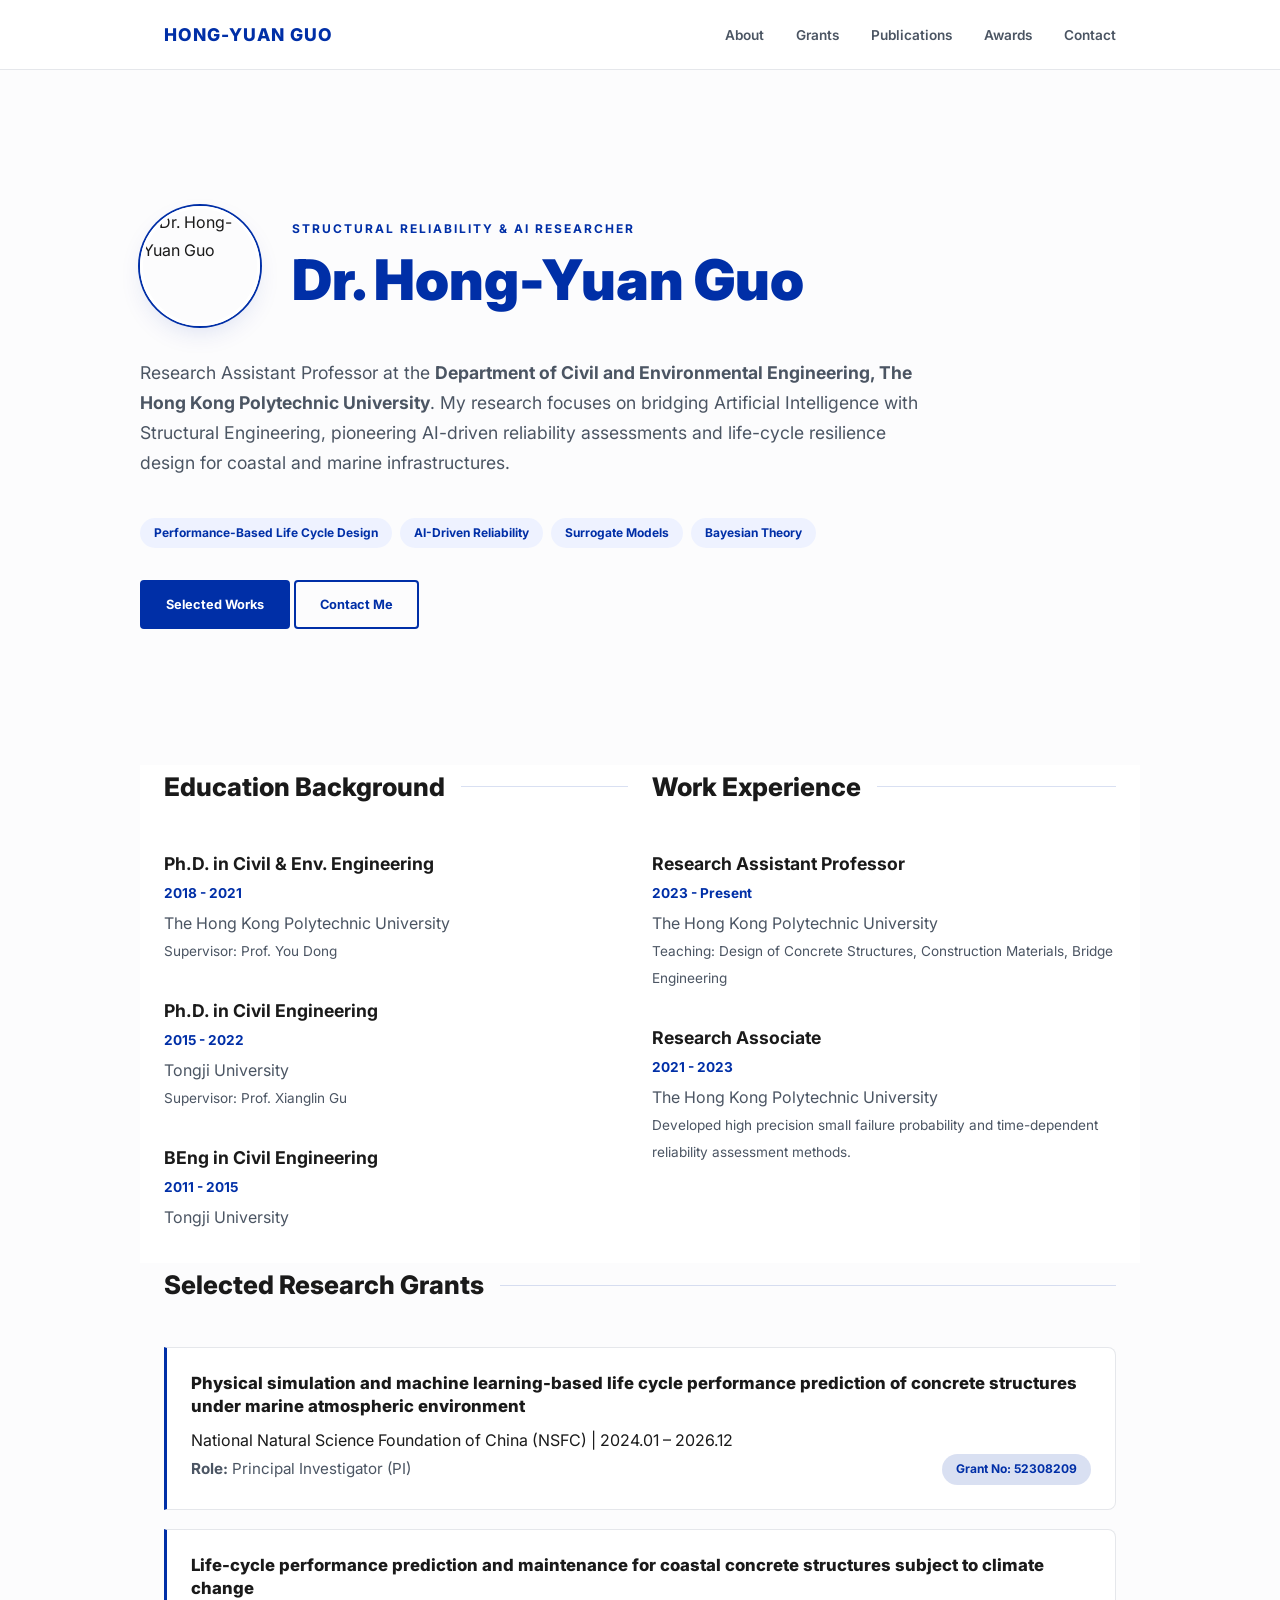
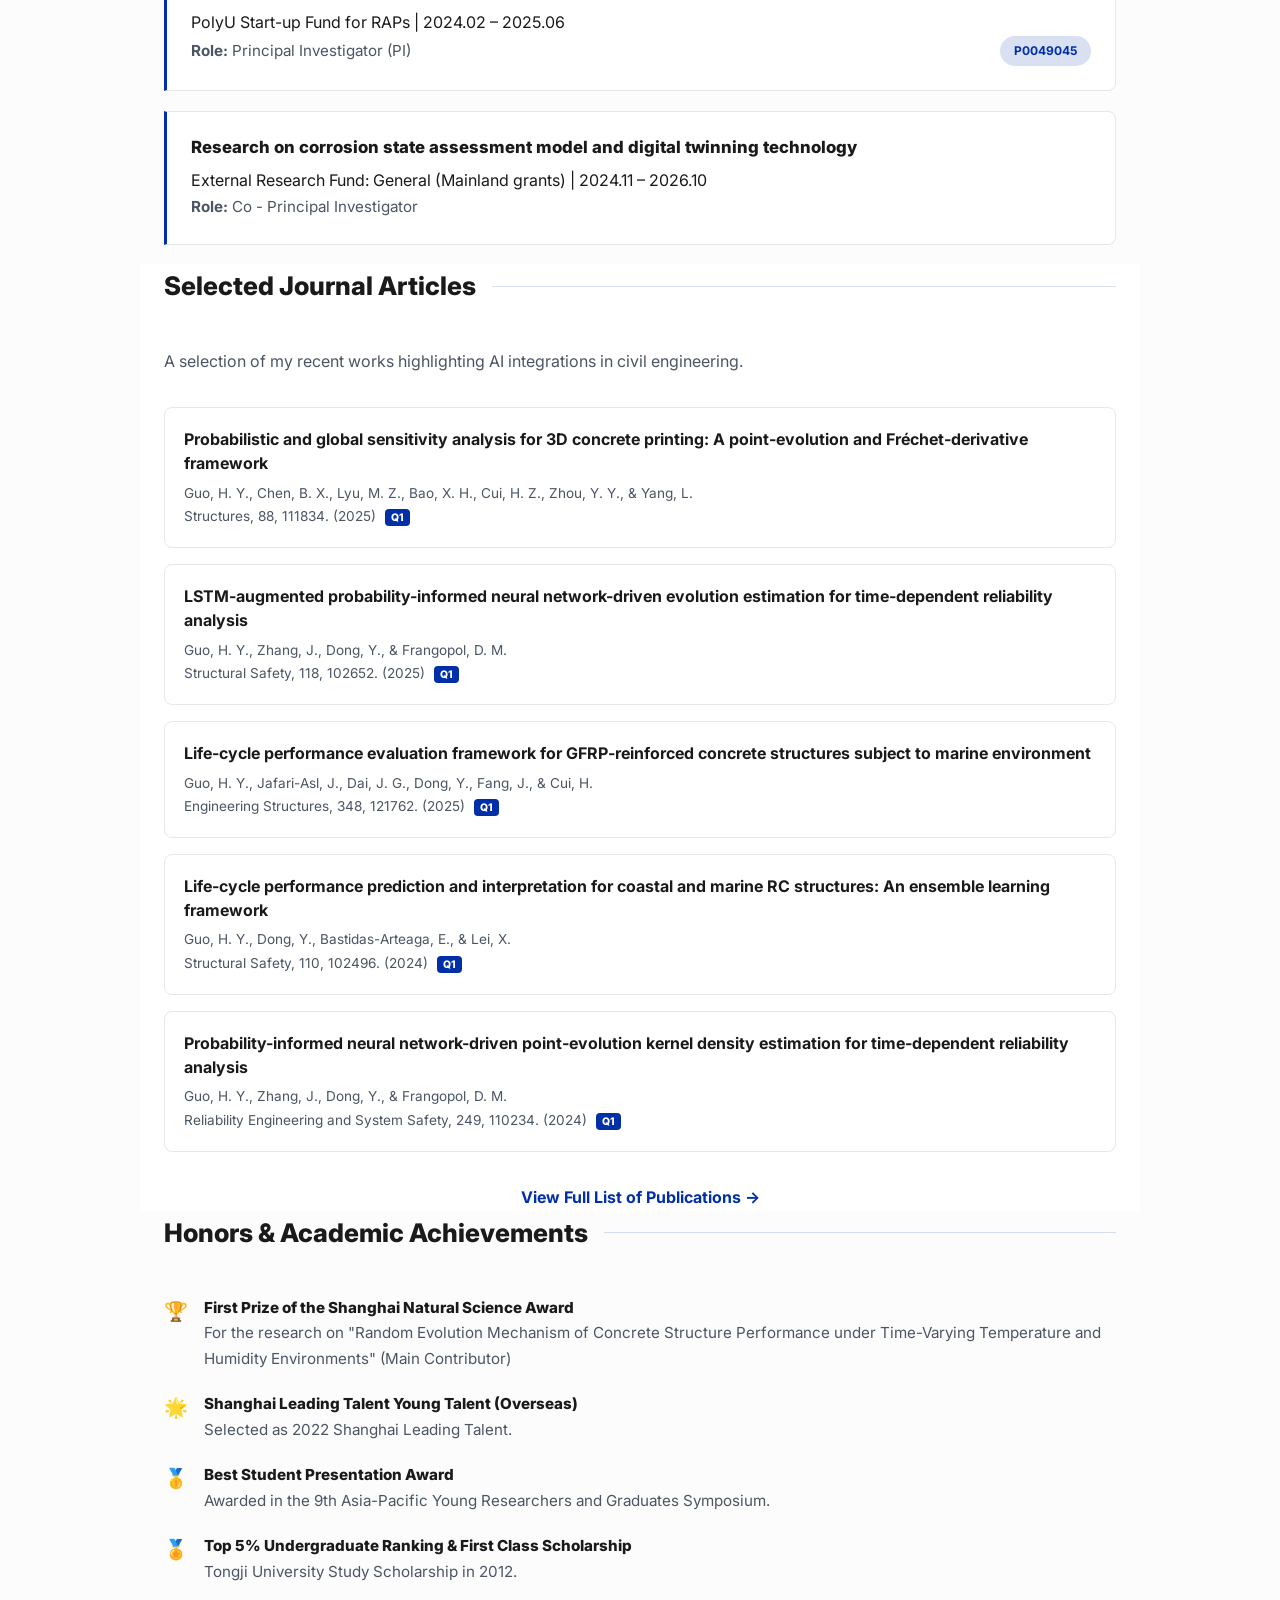
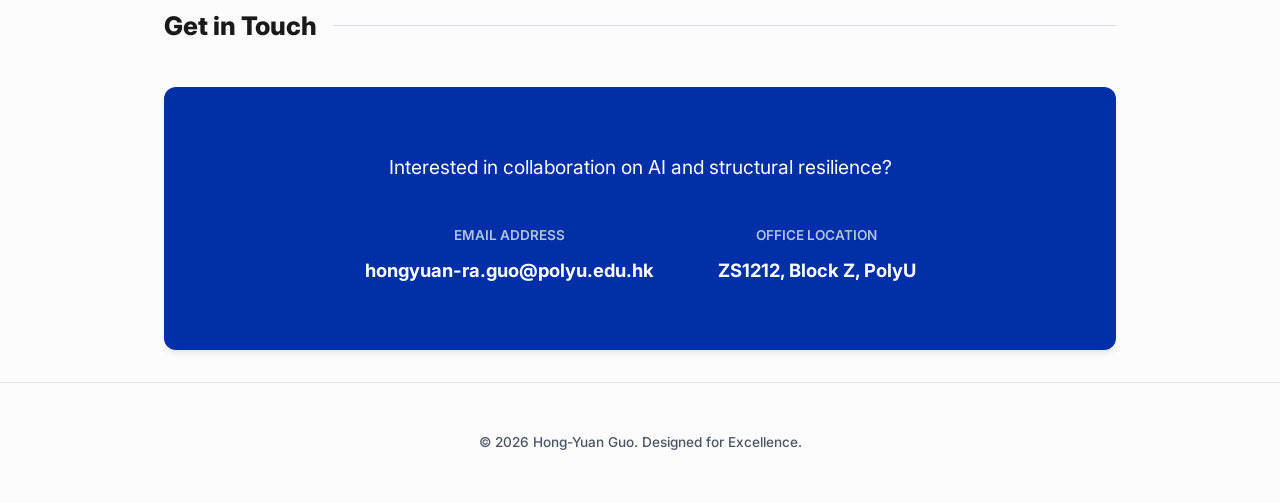
==== commit 1c938129: "Fixed navigation bar item spacing issue" ====
--- a/index.html
+++ b/index.html
@@ -5,7 +5,7 @@
     <meta name="viewport" content="width=device-width, initial-scale=1.0">
     <title>Dr. Hong-Yuan Guo | Research Assistant Professor</title>
     <meta name="description" content="Personal homepage of Hong-Yuan Guo, Research Assistant Professor at Hong Kong Polytechnic University (PolyU). Specialist in Structural Reliability, AI in Engineering, and Life-Cycle Design.">
-    <link rel="stylesheet" href="style.css?v=1.2">
+    <link rel="stylesheet" href="style.css?v=1.3">
     <link rel="preconnect" href="https://fonts.googleapis.com">
     <link rel="preconnect" href="https://fonts.gstatic.com" crossorigin>
     <link href="https://fonts.googleapis.com/css2?family=Inter:wght@400;600;700;800;900&display=swap" rel="stylesheet">
--- a/style.css
+++ b/style.css
@@ -40,6 +40,7 @@
     max-width: 1000px;
     margin: 0 auto;
     padding: 0 1.5rem;
+    width: 100%;
 }
 
 /* Header */
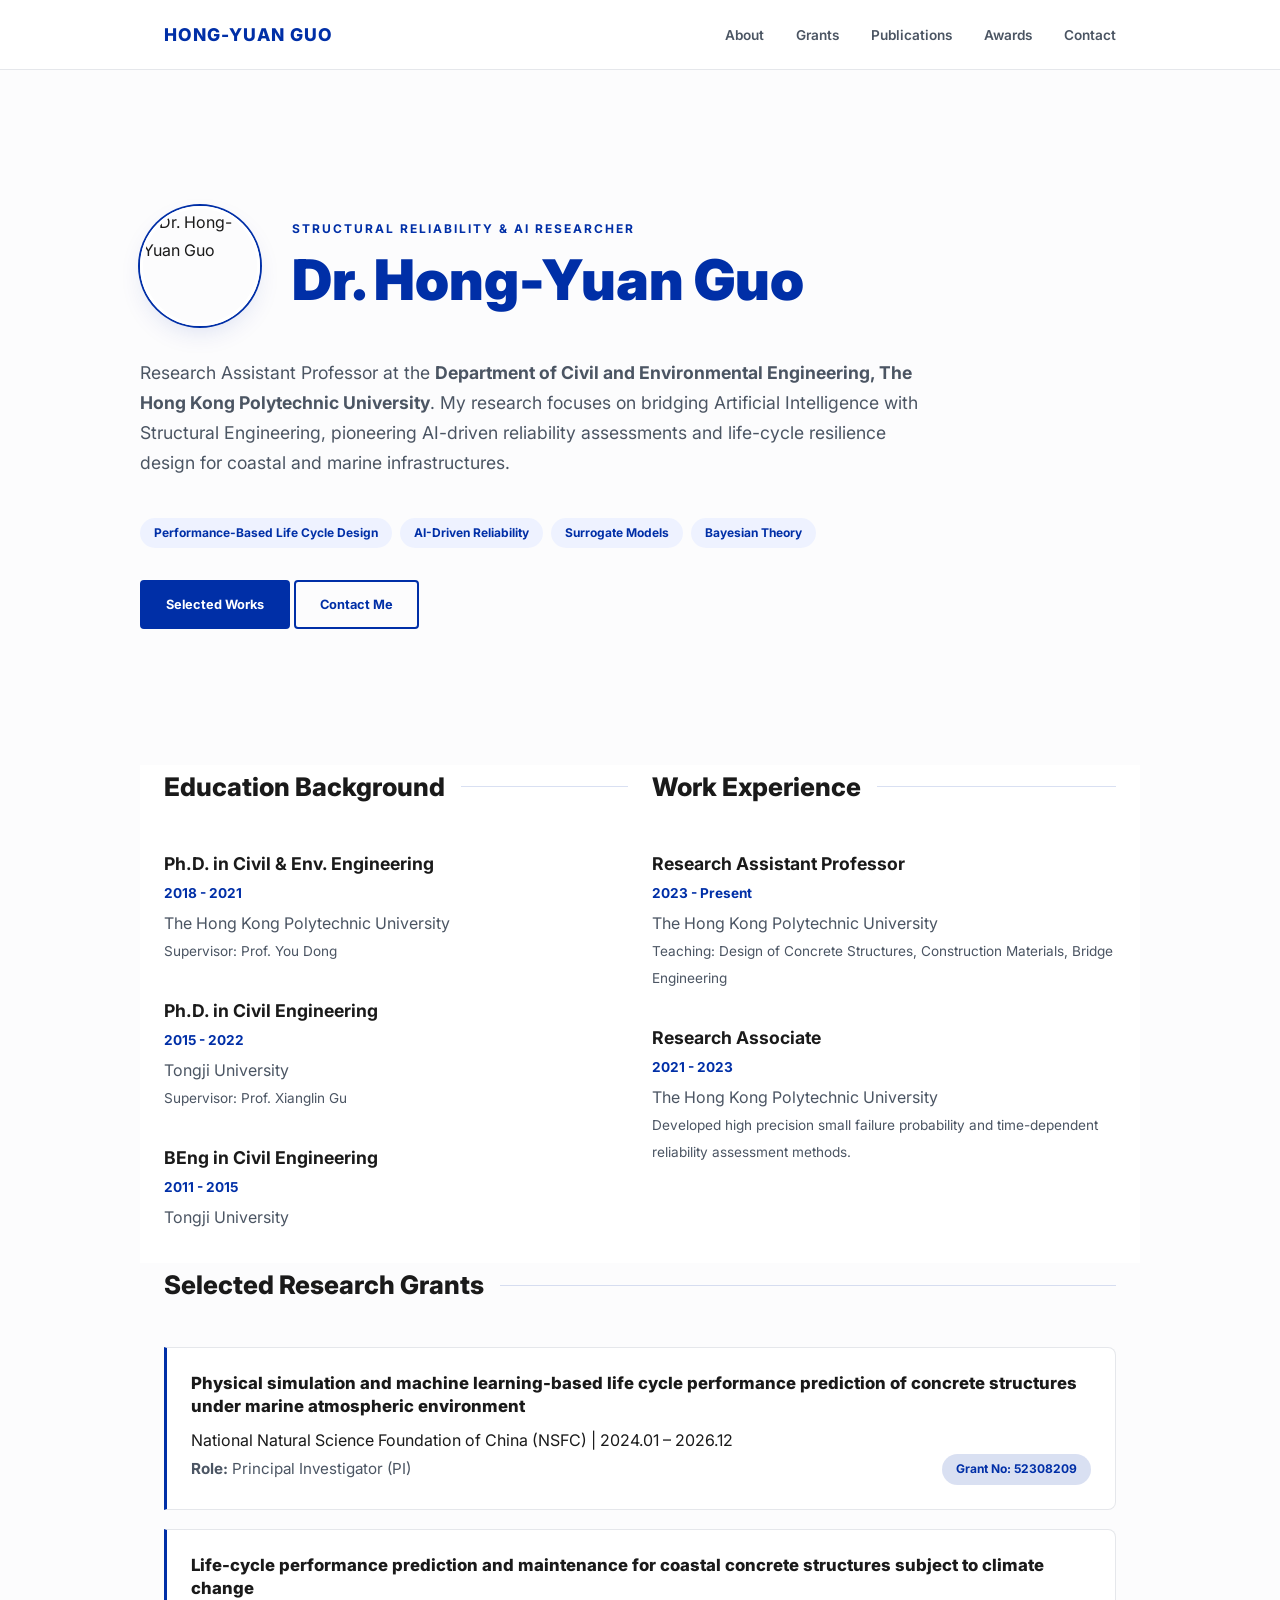
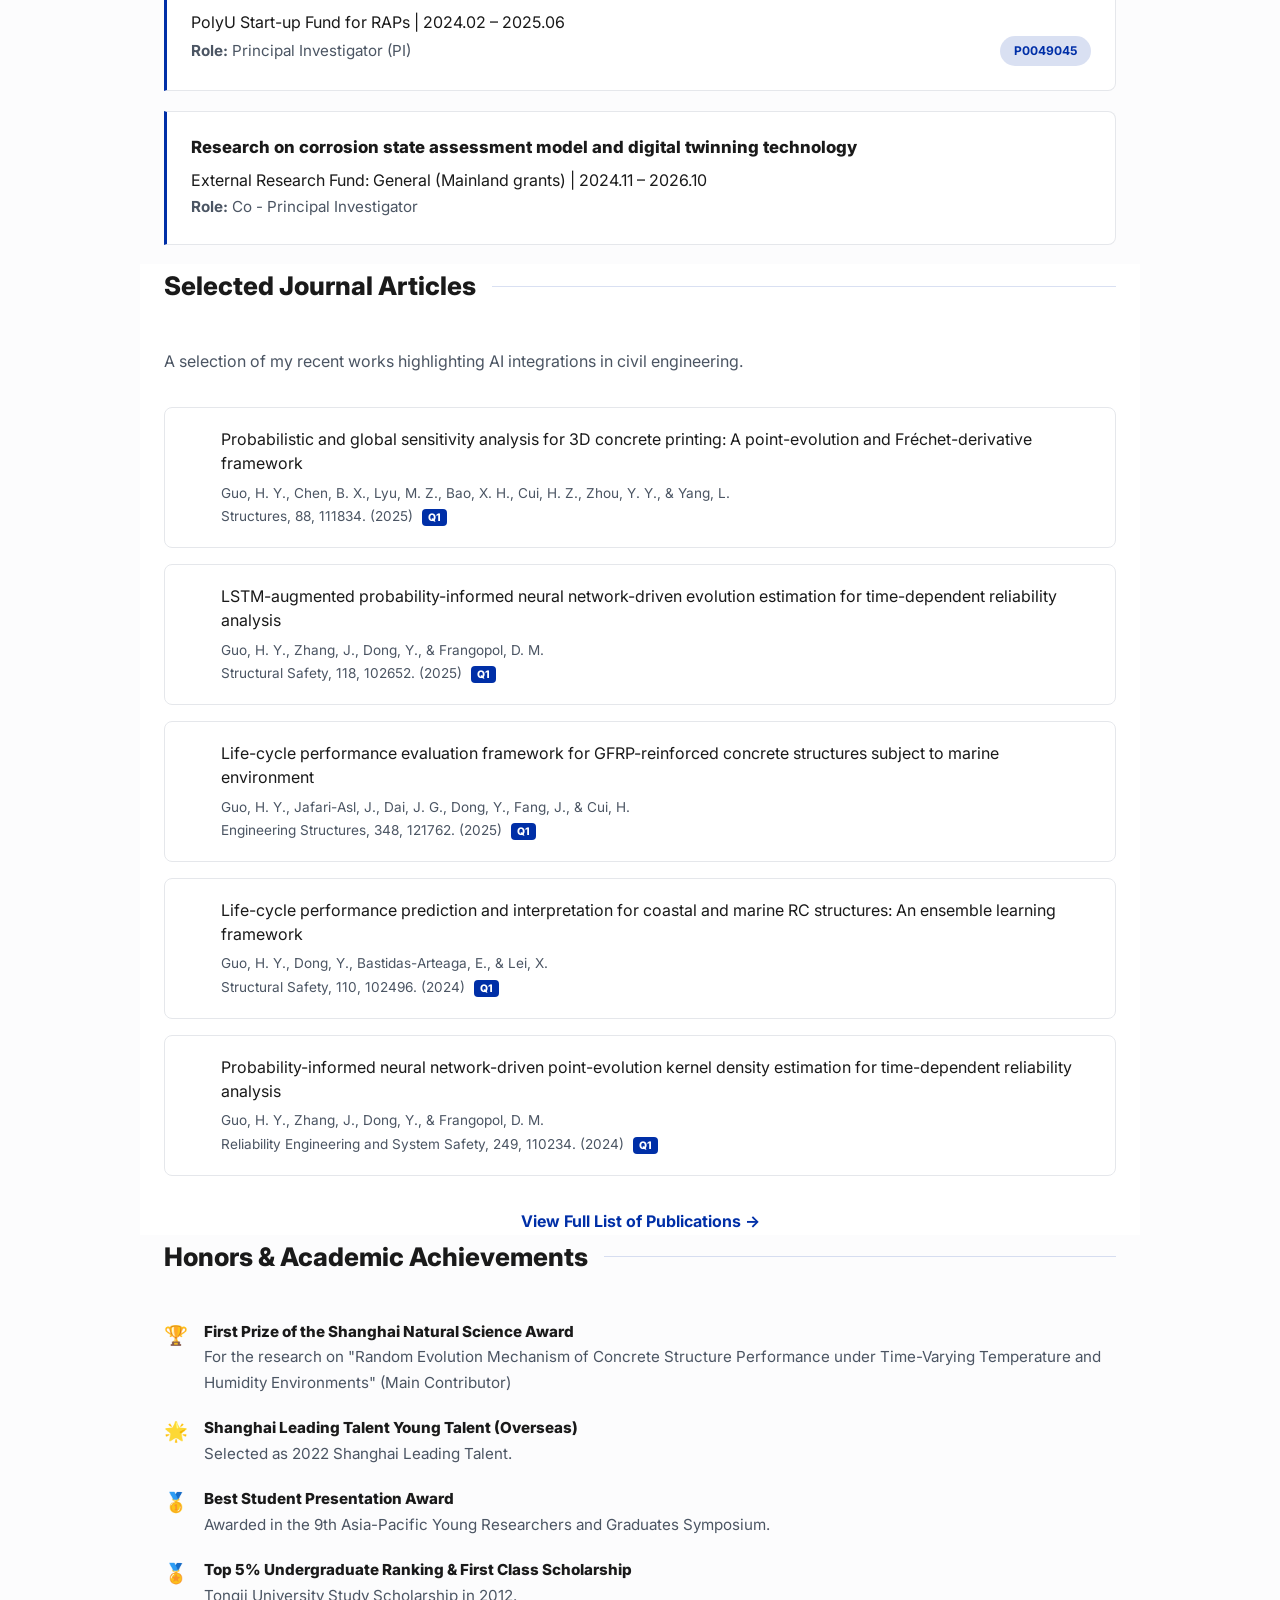
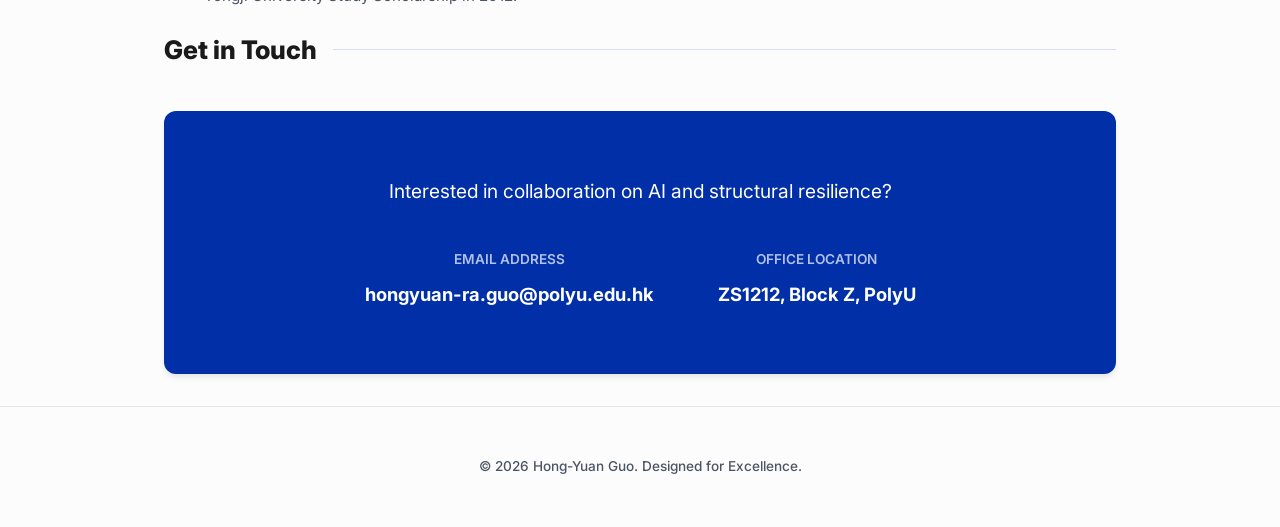
==== commit 31dfcbfd: "Sync publications with Google Scholar and lighten citation font weight. Co-authored-by: Cursor <curs" ====
--- a/index.html
+++ b/index.html
@@ -5,7 +5,7 @@
     <meta name="viewport" content="width=device-width, initial-scale=1.0">
     <title>Dr. Hong-Yuan Guo | Research Assistant Professor</title>
     <meta name="description" content="Personal homepage of Hong-Yuan Guo, Research Assistant Professor at Hong Kong Polytechnic University (PolyU). Specialist in Structural Reliability, AI in Engineering, and Life-Cycle Design.">
-    <link rel="stylesheet" href="style.css?v=1.3">
+    <link rel="stylesheet" href="style.css?v=1.6">
     <link rel="preconnect" href="https://fonts.googleapis.com">
     <link rel="preconnect" href="https://fonts.gstatic.com" crossorigin>
     <link href="https://fonts.googleapis.com/css2?family=Inter:wght@400;600;700;800;900&display=swap" rel="stylesheet">
@@ -279,12 +279,6 @@
     </footer>
 
     <script>
-        // Force scroll to top on fresh load (if no hash)
-        window.addEventListener('load', () => {
-            if (!window.location.hash) {
-                window.scrollTo(0, 0);
-            }
-        });
 
         // Mobile Menu Toggle
         const menuToggle = document.getElementById('mobile-menu');
--- a/style.css
+++ b/style.css
@@ -273,18 +273,33 @@
 
 .pub-item {
     padding: 1.2rem;
+    padding-left: 3.5rem;
     border: 1px solid var(--border-light);
     border-radius: 8px;
     background: var(--bg-alt);
+    position: relative;
+}
+
+.pub-number {
+    position: absolute;
+    left: 1.2rem;
+    top: 1.2rem;
+    font-weight: 800;
+    font-size: 0.85rem;
+    color: var(--primary-color);
 }
 
 .pub-title {
-    font-weight: 700;
+    font-weight: 400;
     color: var(--text-primary);
     display: block;
     margin-bottom: 0.4rem;
     font-size: 1rem;
     line-height: 1.5;
+}
+
+.pub-title strong {
+    font-weight: 700;
 }
 
 .pub-meta {
